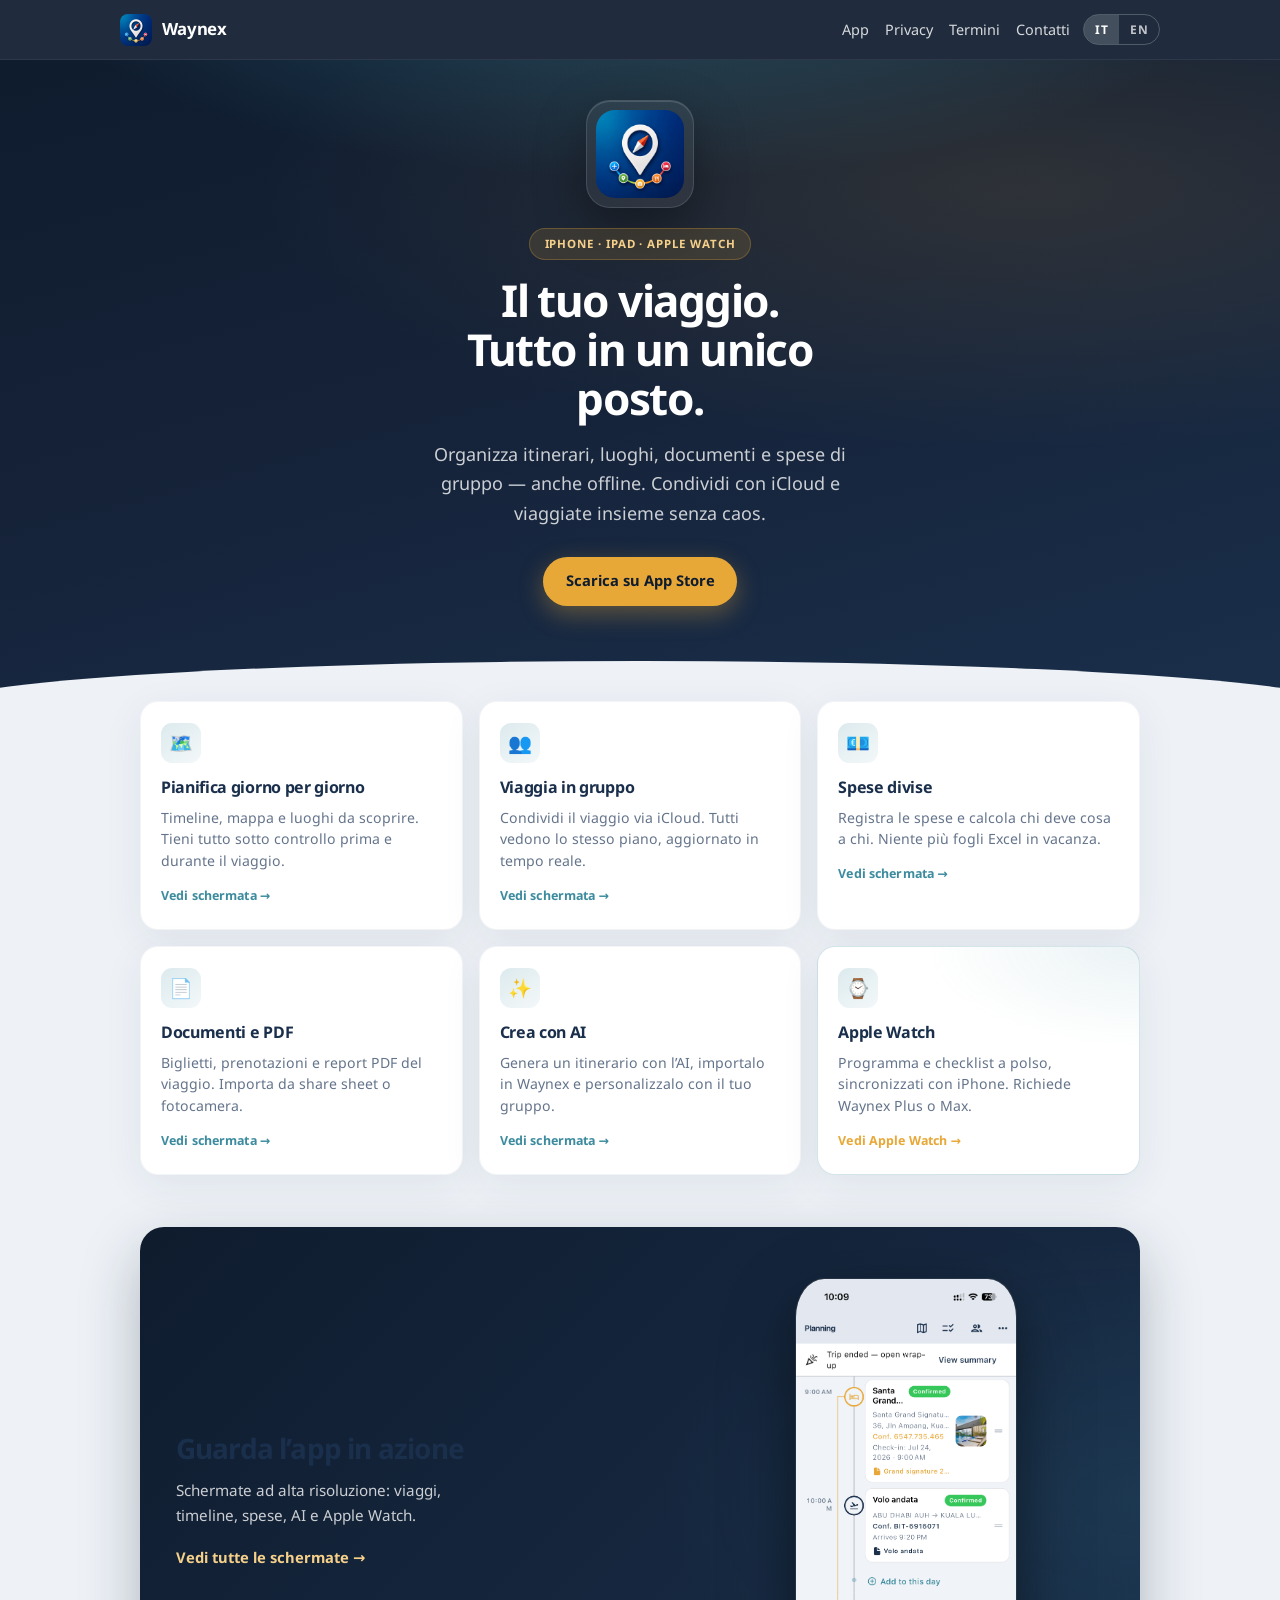
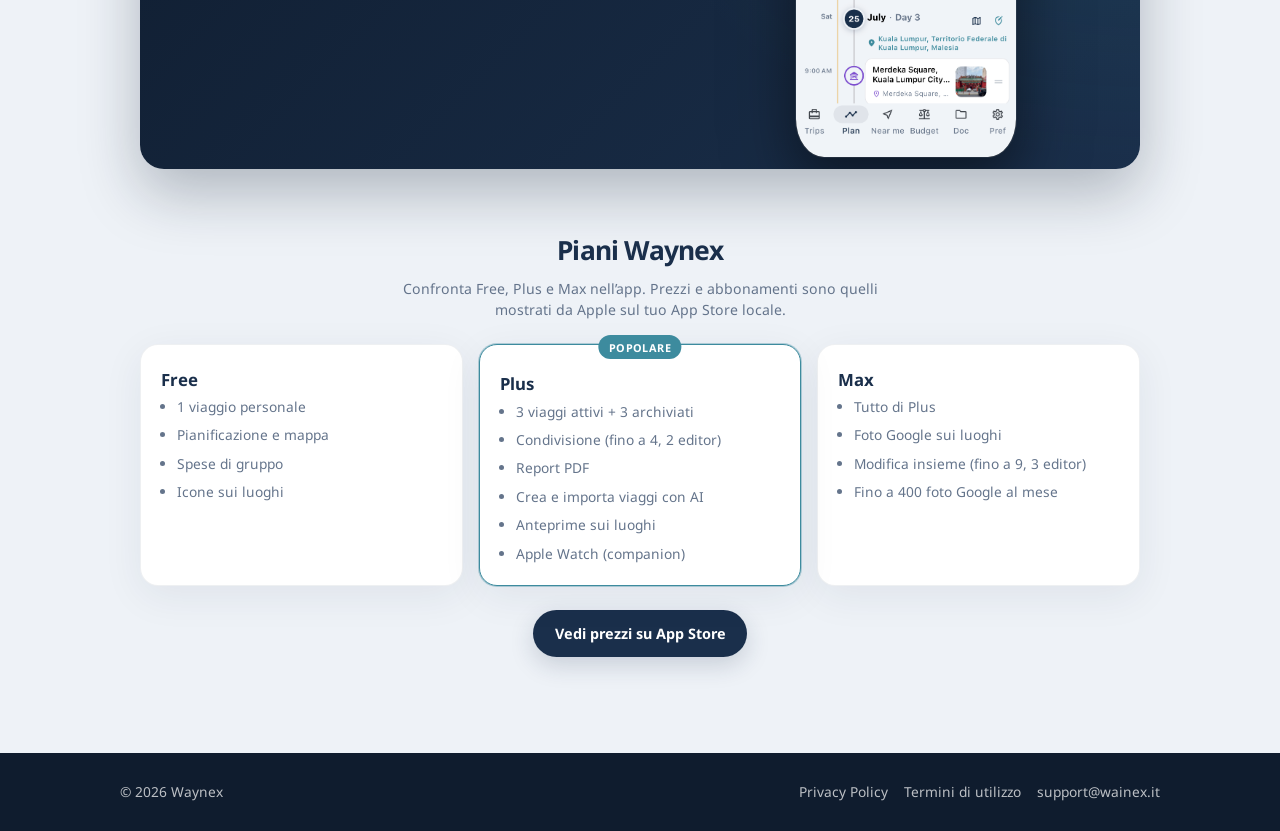
==== index.html @ 7d641415 "Honor /en/ as English even if the browser still has Italian saved. Co-authored-by: Cursor <cursorage" ====
<!DOCTYPE html>
<html lang="it">
<head>
  <meta charset="UTF-8">
  <meta name="viewport" content="width=device-width, initial-scale=1">
  <meta name="description" content="Waynex — il compagno di viaggio per gruppi. Itinerari, luoghi, documenti e spese in un unico posto.">
  <title>Waynex — Il tuo viaggio, tutto in un posto</title>
  <link rel="icon" href="/assets/app-icon.png" type="image/png">
  <link rel="apple-touch-icon" href="/assets/app-icon.png">
  <link rel="preconnect" href="https://fonts.googleapis.com">
  <link rel="preconnect" href="https://fonts.gstatic.com" crossorigin>
  <link href="https://fonts.googleapis.com/css2?family=Noto+Sans:wght@400;600;700&display=swap" rel="stylesheet">
  <link rel="stylesheet" href="/styles.css?v=8">
  <script defer src="/site.js?v=9"></script>
</head>
<body>
  <header class="site-header">
    <div class="header-inner">
      <a class="brand" data-link="home" href="/">
        <span class="brand-mark" aria-hidden="true">
          <img src="/assets/app-icon.png" alt="" width="36" height="36">
        </span>
        Waynex
      </a>
      <div class="header-right">
        <nav class="nav-links" aria-label="Main">
          <a data-link="screenshots" href="/screenshots/" data-i18n="navScreenshots">App</a>
          <a data-link="privacy" href="/privacy/" data-i18n="navPrivacy">Privacy</a>
          <a data-link="terms" href="/terms/" data-i18n="navTerms">Termini</a>
          <a href="mailto:support@wainex.it" data-i18n="navContact">Contatti</a>
        </nav>
        <div class="lang-switch" aria-label="Language">
          <a href="/" data-lang-btn="it" class="active">IT</a>
          <a href="/en/" data-lang-btn="en">EN</a>
        </div>
      </div>
    </div>
  </header>

  <section class="hero">
    <div class="hero-inner">
      <div class="hero-stack">
        <div class="hero-icon-wrap">
          <img class="hero-icon" src="/assets/app-icon.png" alt="Waynex" width="96" height="96">
        </div>
        <span class="hero-badge" data-i18n="heroBadge">iPhone · iPad · Apple Watch</span>
        <h1 data-i18n="heroTitle">Il tuo viaggio.<br>Tutto in un unico posto.</h1>
        <p class="lead" data-i18n="heroLead">Organizza itinerari, luoghi, documenti e spese di gruppo — anche offline. Condividi con iCloud e viaggiate insieme senza caos.</p>
        <a class="hero-cta" href="#" data-app-store rel="noopener noreferrer" data-i18n="heroCta">Scarica su App Store</a>
      </div>
    </div>
    <div class="hero-curve" aria-hidden="true"></div>
  </section>

  <main>
    <div class="features">
      <a class="feature-card feature-card-link" data-link="screenshots" data-shot-hash="plan" href="/screenshots/#plan">
        <div class="feature-icon" aria-hidden="true">🗺️</div>
        <h3 data-i18n="f1Title">Pianifica giorno per giorno</h3>
        <p data-i18n="f1Body">Timeline, mappa e luoghi da scoprire. Tieni tutto sotto controllo prima e durante il viaggio.</p>
        <span class="feature-link-hint" data-i18n="featureSeeScreen">Vedi schermata →</span>
      </a>
      <a class="feature-card feature-card-link" data-link="screenshots" data-shot-hash="sharing" href="/screenshots/#sharing">
        <div class="feature-icon" aria-hidden="true">👥</div>
        <h3 data-i18n="f2Title">Viaggia in gruppo</h3>
        <p data-i18n="f2Body">Condividi il viaggio via iCloud. Tutti vedono lo stesso piano, aggiornato in tempo reale.</p>
        <span class="feature-link-hint" data-i18n="featureSeeScreen">Vedi schermata →</span>
      </a>
      <a class="feature-card feature-card-link" data-link="screenshots" data-shot-hash="budget" href="/screenshots/#budget">
        <div class="feature-icon" aria-hidden="true">💶</div>
        <h3 data-i18n="f3Title">Spese divise</h3>
        <p data-i18n="f3Body">Registra le spese e calcola chi deve cosa a chi. Niente più fogli Excel in vacanza.</p>
        <span class="feature-link-hint" data-i18n="featureSeeScreen">Vedi schermata →</span>
      </a>
      <a class="feature-card feature-card-link" data-link="screenshots" data-shot-hash="documents" href="/screenshots/#documents">
        <div class="feature-icon" aria-hidden="true">📄</div>
        <h3 data-i18n="f4Title">Documenti e PDF</h3>
        <p data-i18n="f4Body">Biglietti, prenotazioni e report PDF del viaggio. Importa da share sheet o fotocamera.</p>
        <span class="feature-link-hint" data-i18n="featureSeeScreen">Vedi schermata →</span>
      </a>
      <a class="feature-card feature-card-link" data-link="screenshots" data-shot-hash="ai" href="/screenshots/#ai">
        <div class="feature-icon" aria-hidden="true">✨</div>
        <h3 data-i18n="f5Title">Crea con AI</h3>
        <p data-i18n="f5Body">Genera un itinerario con l’AI, importalo in Waynex e personalizzalo con il tuo gruppo.</p>
        <span class="feature-link-hint" data-i18n="featureSeeScreen">Vedi schermata →</span>
      </a>
      <a class="feature-card feature-card-link feature-card-link--watch" data-link="screenshots" data-shot-hash="watch" href="/screenshots/#watch">
        <div class="feature-icon" aria-hidden="true">⌚</div>
        <h3 data-i18n="f6Title">Apple Watch</h3>
        <p data-i18n="f6Body">Programma e checklist a polso, sincronizzati con iPhone. Richiede Waynex Plus o Max.</p>
        <span class="feature-link-hint" data-i18n="featureSeeWatch">Vedi Apple Watch →</span>
      </a>
    </div>

    <section class="section section-screenshots-teaser" id="app">
      <div class="teaser-card">
        <div class="teaser-copy">
          <h2 data-i18n="screenshotsTeaserTitle">Guarda l’app in azione</h2>
          <p data-i18n="screenshotsTeaserBody">Schermate ad alta risoluzione: viaggi, timeline, spese, AI e Apple Watch.</p>
          <a class="teaser-link" data-link="screenshots" href="/screenshots/" data-i18n="screenshotsTeaserCta">Vedi tutte le schermate →</a>
        </div>
        <div class="teaser-phone" aria-hidden="true">
          <div class="phone phone--teaser phone--teaser-lg phone--hires">
            <div class="phone-bezel"><div class="phone-screen"><img src="/assets/screenshots/02-plan-1206.png" alt="" width="1206" height="2622" loading="lazy" decoding="async"></div></div>
          </div>
        </div>
      </div>
    </section>

    <section class="section section-plans" id="piani">
      <div class="section-header">
        <h2 data-i18n="plansTitle">Piani Waynex</h2>
        <p class="section-note" data-i18n="plansNote">Confronta Free, Plus e Max nell’app. Prezzi e abbonamenti sono quelli mostrati da Apple sul tuo App Store locale.</p>
      </div>
      <div class="plans">
        <article class="plan-card">
          <h3>Free</h3>
          <ul>
            <li data-i18n="free1">1 viaggio personale</li>
            <li data-i18n="free2">Pianificazione e mappa</li>
            <li data-i18n="free3">Spese di gruppo</li>
            <li data-i18n="free4">Icone sui luoghi</li>
          </ul>
        </article>
        <article class="plan-card highlight">
          <span class="plan-tag" data-i18n="planPopular">Popolare</span>
          <h3>Plus</h3>
          <ul>
            <li data-i18n="plus1">3 viaggi attivi + 3 archiviati</li>
            <li data-i18n="plus2">Condivisione (fino a 4, 2 editor)</li>
            <li data-i18n="plus3">Report PDF</li>
            <li data-i18n="plus4">Crea e importa viaggi con AI</li>
            <li data-i18n="plus5">Anteprime sui luoghi</li>
            <li data-i18n="plus6">Apple Watch (companion)</li>
          </ul>
        </article>
        <article class="plan-card">
          <h3>Max</h3>
          <ul>
            <li data-i18n="max1">Tutto di Plus</li>
            <li data-i18n="max2">Foto Google sui luoghi</li>
            <li data-i18n="max3">Modifica insieme (fino a 9, 3 editor)</li>
            <li data-i18n="max4">Fino a 400 foto Google al mese</li>
          </ul>
        </article>
      </div>
      <p class="plans-cta-wrap">
        <a class="plans-cta" href="#" data-app-store rel="noopener noreferrer" data-i18n="plansCta">Vedi prezzi su App Store</a>
      </p>
    </section>
  </main>

  <footer class="site-footer">
    <div class="footer-inner">
      <span>© 2026 Waynex</span>
      <nav class="footer-links" aria-label="Legal">
        <a data-link="privacy" href="/privacy/" data-i18n="footerPrivacy">Privacy Policy</a>
        <a data-link="terms" href="/terms/" data-i18n="footerTerms">Termini di utilizzo</a>
        <a href="mailto:support@wainex.it">support@wainex.it</a>
      </nav>
    </div>
  </footer>
</body>
</html>
---- styles.css ----
:root {
  --deep-blue: #1a2f4b;
  --deep-blue-dark: #0f1c2e;
  --sea: #3d8b9e;
  --sea-light: #5aa8ba;
  --warm: #e8a838;
  --warm-soft: #f5d08a;
  --surface: #eef2f7;
  --card: #ffffff;
  --text: #1a2f4b;
  --text-muted: #64748b;
  --radius: 18px;
  --shadow: 0 10px 40px rgba(26, 47, 75, 0.07);
  --max-width: 1040px;
}

*,
*::before,
*::after {
  box-sizing: border-box;
}

html {
  scroll-behavior: smooth;
}

body {
  margin: 0;
  font-family: "Noto Sans", system-ui, -apple-system, sans-serif;
  color: var(--text);
  background: var(--surface);
  line-height: 1.6;
  -webkit-font-smoothing: antialiased;
}

a {
  color: var(--sea);
  text-decoration: none;
}

a:hover {
  color: var(--deep-blue);
  text-decoration: underline;
}

.site-header {
  background: rgba(15, 28, 46, 0.92);
  backdrop-filter: blur(12px);
  -webkit-backdrop-filter: blur(12px);
  color: #fff;
  padding: 0.85rem 1.25rem;
  position: sticky;
  top: 0;
  z-index: 20;
  border-bottom: 1px solid rgba(255, 255, 255, 0.06);
}

.header-inner {
  max-width: var(--max-width);
  margin: 0 auto;
  display: flex;
  align-items: center;
  justify-content: space-between;
  gap: 1rem;
}

.header-right {
  display: flex;
  align-items: center;
  gap: 0.85rem;
}

.brand {
  display: inline-flex;
  align-items: center;
  gap: 0.6rem;
  color: #fff;
  font-weight: 700;
  font-size: 1.05rem;
  letter-spacing: -0.02em;
}

.brand:hover {
  text-decoration: none;
  color: var(--warm-soft);
}

.brand-mark {
  width: 32px;
  height: 32px;
  border-radius: 8px;
  overflow: hidden;
  flex-shrink: 0;
  line-height: 0;
}

.brand-mark img {
  width: 100%;
  height: 100%;
  display: block;
  object-fit: cover;
}

.nav-links {
  display: flex;
  gap: 1rem;
  font-size: 0.9rem;
}

.nav-links a {
  color: rgba(255, 255, 255, 0.82);
}

.nav-links a:hover,
.nav-links a.active {
  color: #fff;
  text-decoration: none;
}

.lang-switch {
  display: inline-flex;
  border: 1px solid rgba(255, 255, 255, 0.22);
  border-radius: 999px;
  overflow: hidden;
  font-size: 0.75rem;
  font-weight: 700;
  letter-spacing: 0.02em;
}

.lang-switch a {
  padding: 0.3rem 0.7rem;
  color: rgba(255, 255, 255, 0.72);
  text-decoration: none;
}

.lang-switch a.active {
  background: rgba(255, 255, 255, 0.16);
  color: #fff;
}

.lang-switch a:hover {
  text-decoration: none;
  color: #fff;
}

.hero {
  position: relative;
  background:
    radial-gradient(ellipse 90% 70% at 50% -20%, rgba(61, 139, 158, 0.45), transparent 55%),
    radial-gradient(ellipse 60% 40% at 80% 20%, rgba(232, 168, 56, 0.12), transparent),
    linear-gradient(165deg, var(--deep-blue-dark) 0%, #152238 45%, var(--deep-blue) 100%);
  color: #fff;
  padding: 2.5rem 1.25rem 0;
  overflow: hidden;
}

.hero-inner {
  max-width: 640px;
  margin: 0 auto;
}

.hero-stack {
  display: flex;
  flex-direction: column;
  align-items: center;
  text-align: center;
  padding-bottom: 3.5rem;
}

.hero-icon-wrap {
  display: flex;
  align-items: center;
  justify-content: center;
  width: 108px;
  height: 108px;
  margin: 0 auto 1.25rem;
  border-radius: 24px;
  background: rgba(255, 255, 255, 0.06);
  border: 1px solid rgba(255, 255, 255, 0.12);
  box-shadow:
    0 20px 50px rgba(0, 0, 0, 0.35),
    inset 0 1px 0 rgba(255, 255, 255, 0.15);
}

.hero-icon {
  width: 88px;
  height: 88px;
  border-radius: 19px;
  display: block;
  object-fit: cover;
  object-position: center center;
}

.hero-badge {
  display: inline-block;
  padding: 0.35rem 0.9rem;
  border-radius: 999px;
  background: rgba(232, 168, 56, 0.14);
  color: var(--warm-soft);
  font-size: 0.72rem;
  font-weight: 700;
  letter-spacing: 0.08em;
  text-transform: uppercase;
  margin-bottom: 1rem;
  border: 1px solid rgba(232, 168, 56, 0.28);
}

.hero h1 {
  font-size: clamp(1.85rem, 5vw, 2.75rem);
  font-weight: 700;
  line-height: 1.12;
  margin: 0 0 1rem;
  letter-spacing: -0.035em;
  text-wrap: balance;
  max-width: 18ch;
}

.hero p.lead {
  font-size: clamp(1rem, 2.2vw, 1.125rem);
  color: rgba(255, 255, 255, 0.78);
  margin: 0 0 1.75rem;
  max-width: 42ch;
  line-height: 1.65;
}

.hero-cta {
  display: inline-flex;
  align-items: center;
  justify-content: center;
  padding: 0.8rem 1.4rem;
  border-radius: 999px;
  background: var(--warm);
  color: var(--deep-blue-dark);
  font-weight: 700;
  font-size: 0.92rem;
  box-shadow: 0 8px 24px rgba(232, 168, 56, 0.35);
  transition: transform 0.15s ease, box-shadow 0.15s ease;
}

.hero-cta:hover {
  transform: translateY(-1px);
  box-shadow: 0 12px 28px rgba(232, 168, 56, 0.42);
  text-decoration: none;
  color: var(--deep-blue-dark);
}

.hero-curve {
  display: block;
  height: 48px;
  margin-top: -1px;
  background: var(--surface);
  border-radius: 50% 50% 0 0 / 100% 100% 0 0;
  transform: scaleX(1.15);
}

main {
  max-width: var(--max-width);
  margin: 0 auto;
  padding: 0 1.25rem 4rem;
}

.features {
  display: grid;
  grid-template-columns: repeat(3, minmax(0, 1fr));
  gap: 1rem;
  margin-top: -0.5rem;
  position: relative;
  z-index: 2;
}

.feature-card {
  background: var(--card);
  border-radius: var(--radius);
  padding: 1.35rem 1.25rem;
  box-shadow: var(--shadow);
  border: 1px solid rgba(26, 47, 75, 0.05);
  transition: transform 0.15s ease, box-shadow 0.15s ease;
}

.feature-card-link {
  display: block;
  color: inherit;
  text-decoration: none;
}

.feature-card-link:hover {
  transform: translateY(-3px);
  box-shadow: 0 16px 48px rgba(26, 47, 75, 0.12);
  text-decoration: none;
  color: inherit;
}

.feature-card-link--watch {
  border-color: rgba(61, 139, 158, 0.22);
  background:
    radial-gradient(ellipse 120% 80% at 100% 0%, rgba(61, 139, 158, 0.1), transparent 55%),
    var(--card);
}

.feature-link-hint {
  display: inline-block;
  margin-top: 0.85rem;
  font-size: 0.78rem;
  font-weight: 700;
  color: var(--sea);
  letter-spacing: 0.01em;
}

.feature-card-link--watch .feature-link-hint {
  color: var(--warm);
}

.feature-icon {
  width: 40px;
  height: 40px;
  border-radius: 11px;
  background: linear-gradient(145deg, rgba(61, 139, 158, 0.18), rgba(61, 139, 158, 0.06));
  display: grid;
  place-items: center;
  font-size: 1.2rem;
  margin-bottom: 0.75rem;
}

.feature-card h3 {
  margin: 0 0 0.35rem;
  font-size: 1rem;
  font-weight: 700;
  color: var(--deep-blue);
  letter-spacing: -0.02em;
}

.feature-card p {
  margin: 0;
  font-size: 0.88rem;
  color: var(--text-muted);
  line-height: 1.55;
}

.section {
  margin-top: 3.75rem;
}

.section-header {
  text-align: center;
  max-width: 520px;
  margin: 0 auto 1.5rem;
}

.section h2 {
  font-size: 1.65rem;
  color: var(--deep-blue);
  margin: 0 0 0.4rem;
  letter-spacing: -0.03em;
}

.section-note {
  color: var(--text-muted);
  font-size: 0.88rem;
  margin: 0;
  line-height: 1.5;
}

.plans {
  display: grid;
  grid-template-columns: repeat(3, minmax(0, 1fr));
  gap: 1rem;
  align-items: stretch;
}

.plan-card {
  background: var(--card);
  border-radius: var(--radius);
  padding: 1.35rem 1.25rem 1.25rem;
  border: 1px solid rgba(26, 47, 75, 0.07);
  box-shadow: var(--shadow);
  display: flex;
  flex-direction: column;
}

.plan-card.highlight {
  border-color: var(--sea);
  box-shadow: 0 0 0 1px rgba(61, 139, 158, 0.35), var(--shadow);
  position: relative;
  padding-top: 1.65rem;
}

.plan-tag {
  position: absolute;
  top: -0.6rem;
  left: 50%;
  transform: translateX(-50%);
  background: var(--sea);
  color: #fff;
  font-size: 0.68rem;
  font-weight: 700;
  letter-spacing: 0.04em;
  text-transform: uppercase;
  padding: 0.2rem 0.65rem;
  border-radius: 999px;
  white-space: nowrap;
}

.plan-card.highlight::before {
  content: none;
}

.plan-card h3 {
  margin: 0 0 0.15rem;
  font-size: 1.05rem;
  font-weight: 700;
  color: var(--deep-blue);
}

.plan-price {
  font-size: 1.5rem;
  font-weight: 700;
  color: var(--sea);
  margin: 0 0 0.85rem;
  letter-spacing: -0.02em;
}

.plan-card ul {
  margin: 0;
  padding-left: 1rem;
  font-size: 0.86rem;
  color: var(--text-muted);
  flex: 1;
}

.plan-card li + li {
  margin-top: 0.4rem;
}

.plans-cta-wrap {
  margin: 1.5rem 0 0;
  text-align: center;
}

.plans-cta {
  display: inline-flex;
  align-items: center;
  justify-content: center;
  padding: 0.75rem 1.35rem;
  border-radius: 999px;
  background: var(--deep-blue);
  color: #fff;
  font-weight: 700;
  font-size: 0.9rem;
  box-shadow: 0 8px 24px rgba(26, 47, 75, 0.18);
  transition: transform 0.15s ease, box-shadow 0.15s ease;
}

.plans-cta:hover {
  transform: translateY(-1px);
  box-shadow: 0 12px 28px rgba(26, 47, 75, 0.24);
  text-decoration: none;
  color: #fff;
}

.section-screenshots-teaser {
  margin-top: 3.25rem;
}

.teaser-card {
  display: grid;
  grid-template-columns: 1.1fr 0.9fr;
  gap: 2rem;
  align-items: center;
  background:
    radial-gradient(ellipse 80% 80% at 100% 50%, rgba(61, 139, 158, 0.12), transparent 60%),
    linear-gradient(135deg, var(--deep-blue-dark) 0%, var(--deep-blue) 100%);
  border-radius: calc(var(--radius) + 6px);
  padding: 2rem 2rem 2rem 2.25rem;
  color: #fff;
  overflow: hidden;
  box-shadow: 0 24px 60px rgba(15, 28, 46, 0.28);
}

.teaser-copy h2 {
  margin: 0 0 0.5rem;
  font-size: clamp(1.35rem, 3vw, 1.75rem);
  letter-spacing: -0.03em;
}

.teaser-copy p {
  margin: 0 0 1.1rem;
  color: rgba(255, 255, 255, 0.78);
  font-size: 0.95rem;
  max-width: 36ch;
  line-height: 1.6;
}

.teaser-link {
  display: inline-flex;
  font-weight: 700;
  color: var(--warm-soft);
  font-size: 0.92rem;
}

.teaser-link:hover {
  color: #fff;
  text-decoration: none;
}

.teaser-phone {
  display: flex;
  justify-content: center;
  align-items: flex-end;
  min-height: 200px;
}

/* ── iPhone Pro frame (screenshots already include status bar + Dynamic Island) ── */
.phone {
  --phone-width: 160px;
  --phone-bezel: max(8px, calc(var(--phone-width) * 0.034));
  --phone-outer-r: calc(var(--phone-width) * 0.145 + var(--phone-bezel));
  --phone-inner-r: calc(var(--phone-width) * 0.118);
  position: relative;
  width: var(--phone-width);
  max-width: var(--phone-width);
  flex: 0 0 var(--phone-width);
  filter: drop-shadow(0 22px 44px rgba(0, 0, 0, 0.34));
}

/* Side buttons */
.phone::before,
.phone::after {
  content: "";
  position: absolute;
  z-index: 4;
  border-radius: 2px;
  background: linear-gradient(180deg, #4a4a50 0%, #222226 45%, #151518 100%);
  box-shadow:
    inset 0 1px 0 rgba(255, 255, 255, 0.14),
    0 0 0 0.5px rgba(0, 0, 0, 0.55);
}

.phone::before {
  left: calc(var(--phone-bezel) * -0.55);
  top: 19%;
  width: max(2px, calc(var(--phone-width) * 0.006));
  height: calc(var(--phone-width) * 0.085);
  box-shadow:
    inset 0 1px 0 rgba(255, 255, 255, 0.14),
    0 0 0 0.5px rgba(0, 0, 0, 0.55),
    0 calc(var(--phone-width) * 0.105) 0 0 #2a2a30,
    0 calc(var(--phone-width) * 0.105) 0 0.5px rgba(0, 0, 0, 0.55);
}

.phone::after {
  right: calc(var(--phone-bezel) * -0.55);
  top: 24%;
  width: max(2px, calc(var(--phone-width) * 0.006));
  height: calc(var(--phone-width) * 0.11);
}

.phone--teaser {
  --phone-width: 168px;
  transform: translateY(20px);
}

.phone--teaser-lg {
  --phone-width: 196px;
}

.phone--teaser-lg.phone--hires {
  --phone-width: 220px;
}

.phone--large {
  --phone-width: 220px;
}

.phone--xlarge {
  --phone-width: min(360px, 88vw);
}

/* Native iPhone screenshots at 1206×2622 — no CSS bezel, retina-sharp */
.phone--hires {
  --phone-width: min(360px, 88vw);
  filter: drop-shadow(0 20px 36px rgba(0, 0, 0, 0.24));
}

.phone--hires::before,
.phone--hires::after {
  display: none;
}

.phone--hires .phone-bezel {
  padding: 0;
  background: transparent;
  box-shadow: none;
}

.phone--hires .phone-screen {
  border-radius: clamp(28px, 8%, 42px);
  aspect-ratio: 1206 / 2622;
  box-shadow:
    0 0 0 1px rgba(255, 255, 255, 0.08),
    0 24px 48px rgba(0, 0, 0, 0.28);
}

.phone--hires .phone-screen img {
  object-fit: cover;
  object-position: top center;
}

.shots-fan .phone--hires {
  --phone-width: 168px;
}

.shots-fan .phone--hires.phone--center {
  --phone-width: 200px;
}

.phone-bezel {
  position: relative;
  width: 100%;
  padding: var(--phone-bezel);
  border-radius: var(--phone-outer-r);
  background:
    linear-gradient(165deg, rgba(255, 255, 255, 0.12) 0%, transparent 38%),
    linear-gradient(145deg, #48484f 0%, #1b1b1f 38%, #09090b 72%, #222228 100%);
  box-shadow:
    0 0 0 1px rgba(255, 255, 255, 0.1),
    0 0 0 1.5px rgba(0, 0, 0, 0.65),
    inset 0 1px 0 rgba(255, 255, 255, 0.2),
    inset 0 -1px 0 rgba(0, 0, 0, 0.45);
}

.phone-screen {
  width: 100%;
  border-radius: var(--phone-inner-r);
  overflow: hidden;
  background: #000;
  aspect-ratio: 1206 / 2622;
  line-height: 0;
  box-shadow:
    inset 0 0 0 1px rgba(0, 0, 0, 0.65),
    inset 0 0 0 2px rgba(255, 255, 255, 0.03);
}

.phone-screen img {
  width: 100%;
  height: 100%;
  max-width: 100%;
  display: block;
  object-fit: cover;
  object-position: top center;
}

/* Precomposed iPhone 16 Pro mockups: frame, controls and screen are one
   calibrated image, so no CSS approximation can distort the device. */
.phone--framed {
  --phone-bezel: 0px;
  --phone-outer-r: 0px;
  --phone-inner-r: 0px;
  filter: drop-shadow(0 20px 36px rgba(0, 0, 0, 0.24));
}

.phone--framed::before,
.phone--framed::after {
  display: none;
}

.phone--framed .phone-bezel,
.phone--framed .phone-screen {
  padding: 0;
  border-radius: 0;
  background: transparent;
  box-shadow: none;
}

.phone--framed .phone-screen {
  aspect-ratio: 1206 / 2495;
  overflow: visible;
}

.phone--framed .phone-screen img {
  object-fit: contain;
}

/* ── Screenshots page ── */
.screenshots-page {
  background: var(--surface);
}

.shots-hero {
  background:
    radial-gradient(ellipse 70% 55% at 50% -10%, rgba(61, 139, 158, 0.35), transparent),
    linear-gradient(165deg, var(--deep-blue-dark) 0%, #152238 50%, var(--deep-blue) 100%);
  color: #fff;
  padding: 3rem 1.25rem 0;
  overflow: hidden;
}

.shots-hero-inner {
  max-width: 960px;
  margin: 0 auto;
  text-align: center;
}

.shots-kicker {
  margin: 0 0 0.65rem;
  font-size: 0.72rem;
  font-weight: 700;
  letter-spacing: 0.1em;
  text-transform: uppercase;
  color: var(--warm-soft);
}

.shots-hero h1 {
  margin: 0 0 0.75rem;
  font-size: clamp(1.85rem, 5vw, 2.65rem);
  letter-spacing: -0.035em;
  line-height: 1.1;
}

.shots-lead {
  margin: 0 auto 1.75rem;
  max-width: 46ch;
  color: rgba(255, 255, 255, 0.78);
  font-size: 1.02rem;
  line-height: 1.65;
}

.shots-fan {
  display: flex;
  justify-content: center;
  align-items: flex-end;
  gap: 1rem;
  padding: 0 0.75rem 1.5rem;
  overflow: visible;
}

.shots-fan .phone {
  --phone-width: 150px;
}

.shots-fan .phone--left {
  transform: rotate(-6deg) translateY(12px);
  opacity: 0.88;
}

.shots-fan .phone--center {
  --phone-width: 190px;
  transform: translateY(-6px);
  z-index: 2;
}

.shots-fan .phone--right {
  transform: rotate(6deg) translateY(12px);
  opacity: 0.88;
}

.shots-jump {
  display: flex;
  flex-wrap: wrap;
  justify-content: center;
  gap: 0.45rem 0.55rem;
  margin: 0 0 1.5rem;
  max-width: 640px;
  margin-left: auto;
  margin-right: auto;
}

.shots-jump a {
  display: inline-flex;
  padding: 0.35rem 0.75rem;
  border-radius: 999px;
  background: rgba(255, 255, 255, 0.1);
  border: 1px solid rgba(255, 255, 255, 0.16);
  color: rgba(255, 255, 255, 0.9);
  font-size: 0.78rem;
  font-weight: 700;
  text-decoration: none;
}

.shots-jump a:hover {
  background: rgba(255, 255, 255, 0.16);
  color: #fff;
  text-decoration: none;
}

.shots-main {
  max-width: 1080px;
  margin: 0 auto;
  padding: 2.5rem 1.25rem 3rem;
}

.shot-row {
  display: grid;
  grid-template-columns: minmax(0, 1fr) auto;
  gap: 2.5rem;
  align-items: center;
  padding: 2rem 0;
  scroll-margin-top: 5rem;
}

.shot-row + .shot-row {
  border-top: 1px solid rgba(26, 47, 75, 0.08);
}

.watch-showcase {
  display: grid;
  grid-template-columns: minmax(0, 0.95fr) minmax(280px, 1.05fr);
  gap: 2rem;
  align-items: center;
  margin-top: 2rem;
  padding: 2rem;
  border-radius: calc(var(--radius) + 8px);
  background:
    radial-gradient(ellipse 90% 70% at 0% 0%, rgba(232, 168, 56, 0.12), transparent 55%),
    radial-gradient(ellipse 80% 60% at 100% 100%, rgba(61, 139, 158, 0.14), transparent 60%),
    linear-gradient(145deg, #0f1c2e 0%, #1a2f4b 100%);
  color: #fff;
  scroll-margin-top: 5rem;
}

.watch-showcase-copy h2 {
  margin: 0 0 0.75rem;
  font-size: clamp(1.45rem, 3.2vw, 2rem);
  letter-spacing: -0.03em;
  line-height: 1.15;
}

.watch-showcase-copy p {
  margin: 0 0 1rem;
  color: rgba(255, 255, 255, 0.78);
  line-height: 1.65;
  max-width: 42ch;
}

.watch-showcase .shot-num {
  color: var(--warm-soft);
}

.watch-points {
  margin: 0;
  padding-left: 1.1rem;
  color: rgba(255, 255, 255, 0.82);
  font-size: 0.92rem;
  line-height: 1.55;
}

.watch-points li + li {
  margin-top: 0.45rem;
}

.watch-showcase-visual {
  margin: 0;
  text-align: center;
}

.watch-showcase-visual img {
  width: min(100%, 420px);
  height: auto;
  display: block;
  margin: 0 auto;
  filter: drop-shadow(0 28px 48px rgba(0, 0, 0, 0.35));
}

.watch-showcase-visual figcaption {
  margin-top: 0.85rem;
  font-size: 0.82rem;
  font-weight: 600;
  color: rgba(255, 255, 255, 0.62);
}

.shot-row--reverse .shot-copy {
  order: 2;
}

.shot-row--reverse .shot-device {
  order: 1;
}

.shot-num {
  display: inline-block;
  margin-bottom: 0.65rem;
  font-size: 0.72rem;
  font-weight: 700;
  letter-spacing: 0.08em;
  color: var(--sea);
}

.shot-copy h2 {
  margin: 0 0 0.65rem;
  font-size: clamp(1.35rem, 3vw, 1.85rem);
  color: var(--deep-blue);
  letter-spacing: -0.03em;
  line-height: 1.15;
}

.shot-copy p {
  margin: 0;
  color: var(--text-muted);
  font-size: 0.96rem;
  line-height: 1.65;
  max-width: 38ch;
}

.shot-device {
  margin: 0;
  display: flex;
  flex-direction: column;
  align-items: center;
  gap: 0.85rem;
  padding: 0 0.35rem;
  overflow: visible;
}

.shot-device figcaption {
  font-size: 0.82rem;
  font-weight: 600;
  color: var(--text-muted);
  letter-spacing: 0.02em;
}

.shots-cta {
  margin-top: 2rem;
  padding: 2.25rem 1.5rem;
  text-align: center;
  background: var(--card);
  border-radius: calc(var(--radius) + 4px);
  border: 1px solid rgba(26, 47, 75, 0.07);
  box-shadow: var(--shadow);
}

.shots-cta h2 {
  margin: 0 0 0.4rem;
  font-size: 1.45rem;
  color: var(--deep-blue);
  letter-spacing: -0.03em;
}

.shots-cta p {
  margin: 0 0 1.25rem;
  color: var(--text-muted);
  font-size: 0.92rem;
}

.legal-page {
  max-width: 680px;
  margin: 0 auto;
  padding: 2rem 1.25rem 4rem;
}

.legal-page h1 {
  font-size: 1.75rem;
  color: var(--deep-blue);
  margin: 0 0 0.35rem;
  letter-spacing: -0.02em;
}

.legal-meta {
  color: var(--text-muted);
  font-size: 0.86rem;
  margin-bottom: 1.75rem;
}

.legal-page h2 {
  font-size: 1.1rem;
  color: var(--deep-blue);
  margin: 1.75rem 0 0.5rem;
}

.legal-page p,
.legal-page li {
  font-size: 0.94rem;
  color: #334155;
}

.legal-page ul {
  padding-left: 1.2rem;
}

.contact-box {
  margin-top: 2rem;
  padding: 1.15rem 1.25rem;
  background: var(--card);
  border-radius: var(--radius);
  border: 1px solid rgba(26, 47, 75, 0.07);
}

.site-footer {
  background: var(--deep-blue-dark);
  color: rgba(255, 255, 255, 0.72);
  padding: 1.75rem 1.25rem;
  margin-top: 2rem;
  font-size: 0.86rem;
}

.footer-inner {
  max-width: var(--max-width);
  margin: 0 auto;
  display: flex;
  flex-wrap: wrap;
  align-items: center;
  justify-content: space-between;
  gap: 0.75rem;
}

.footer-links {
  display: flex;
  flex-wrap: wrap;
  gap: 1rem;
}

.footer-links a {
  color: rgba(255, 255, 255, 0.72);
}

.footer-links a:hover {
  color: var(--warm-soft);
  text-decoration: none;
}

@media (max-width: 900px) {
  .features,
  .plans {
    grid-template-columns: repeat(2, minmax(0, 1fr));
  }

  .teaser-card {
    grid-template-columns: 1fr;
    padding: 1.75rem 1.5rem 0;
    text-align: center;
  }

  .teaser-copy p {
    margin-left: auto;
    margin-right: auto;
  }

  .teaser-phone {
    min-height: 160px;
  }

  .shot-row,
  .shot-row--reverse {
    grid-template-columns: 1fr;
    gap: 1.25rem;
    text-align: center;
  }

  .shot-row--reverse .shot-copy,
  .shot-row--reverse .shot-device {
    order: unset;
  }

  .shot-copy p {
    max-width: none;
    margin: 0 auto;
  }

  .phone--large {
    --phone-width: 200px;
  }

  .phone--xlarge {
    --phone-width: min(320px, 88vw);
  }

  .phone--teaser-lg {
    --phone-width: 170px;
  }

  .watch-showcase {
    grid-template-columns: 1fr;
    text-align: center;
    padding: 1.75rem 1.25rem;
  }

  .watch-showcase-copy p,
  .watch-points {
    margin-left: auto;
    margin-right: auto;
  }

  .watch-points {
    display: inline-block;
    text-align: left;
  }

  .shots-fan .phone {
    --phone-width: 118px;
  }

  .shots-fan .phone--center {
    --phone-width: 150px;
  }
}

@media (max-width: 640px) {
  .nav-links {
    display: none;
  }

  .hero {
    padding-top: 1.75rem;
  }

  .hero-stack {
    padding-bottom: 2.75rem;
  }

  .features,
  .plans {
    grid-template-columns: 1fr;
  }

  .shots-fan .phone--center {
    --phone-width: 138px;
  }

  .phone--teaser,
  .phone--teaser-lg {
    --phone-width: 150px;
  }

  .plan-card.highlight::before {
    content: none;
  }
}

.costi-page .costi-main {
  max-width: 800px;
  margin: 0 auto;
  padding: 2rem 1.25rem 4rem;
}

.costi-page:has(#app[hidden]) .costi-logout {
  display: none;
}

.costi-logout {
  appearance: none;
  border: 1px solid rgba(255, 255, 255, 0.2);
  background: transparent;
  color: #fff;
  font: inherit;
  font-size: 0.9rem;
  padding: 0.35rem 0.75rem;
  border-radius: 999px;
  cursor: pointer;
}

.costi-logout:hover {
  background: rgba(255, 255, 255, 0.08);
  text-decoration: none;
}

.costi-gate {
  background: var(--card);
  border-radius: var(--radius);
  padding: 2rem 1.5rem;
  box-shadow: var(--shadow);
  max-width: 420px;
  margin: 3rem auto 0;
}

.costi-gate h1,
.costi-page h1 {
  margin: 0 0 0.5rem;
  font-size: 1.65rem;
  letter-spacing: -0.03em;
}

.costi-gate form {
  display: grid;
  gap: 0.5rem;
  margin-top: 1.25rem;
}

.costi-gate label,
.costi-grid label {
  display: grid;
  gap: 0.35rem;
  font-weight: 600;
  font-size: 0.92rem;
}

.costi-grid label span,
.costi-lead,
.costi-caption {
  font-weight: 400;
  color: var(--text-muted);
  font-size: 0.88rem;
}

.costi-gate input,
.costi-grid select {
  font: inherit;
  padding: 0.65rem 0.75rem;
  border-radius: 12px;
  border: 1px solid #d5dee8;
  background: #fff;
}

.costi-gate button {
  margin-top: 0.5rem;
  font: inherit;
  font-weight: 600;
  border: 0;
  border-radius: 999px;
  padding: 0.75rem 1rem;
  background: var(--deep-blue);
  color: #fff;
  cursor: pointer;
}

.costi-error {
  color: #b42318;
  margin: 0;
  font-size: 0.9rem;
}

.costi-lead {
  margin: 0 0 1.75rem;
  font-size: 1rem;
  color: var(--text-muted);
}

.costi-page h2 {
  margin: 2rem 0 0.85rem;
  font-size: 1.15rem;
}

.costi-grid {
  display: grid;
  grid-template-columns: 1fr 1fr;
  gap: 1.1rem 1rem;
}

.costi-check {
  display: flex;
  gap: 0.55rem;
  align-items: flex-start;
  margin: 1.1rem 0 0;
  font-size: 0.95rem;
}

.costi-verdict {
  border-radius: var(--radius);
  padding: 1rem 1.1rem;
  margin-bottom: 1rem;
}

.costi-verdict.ok {
  background: #e8f6ee;
  color: #146c3a;
}

.costi-verdict.bad {
  background: #fdecea;
  color: #b42318;
}

.costi-verdict p {
  margin: 0.4rem 0 0;
  color: inherit;
}

.costi-stats {
  display: grid;
  grid-template-columns: 1fr 1fr 1fr;
  gap: 0.75rem;
  margin-bottom: 1rem;
}

.costi-stats > div {
  background: var(--card);
  border-radius: 14px;
  padding: 0.9rem;
  box-shadow: var(--shadow);
}

.costi-stat-value {
  font-weight: 700;
  font-size: 1.2rem;
}

.costi-stat-value.ok {
  color: #146c3a;
}

.costi-stat-value.bad {
  color: #b42318;
}

.costi-stat-label {
  color: var(--text-muted);
  font-size: 0.82rem;
}

.costi-table-wrap {
  overflow-x: auto;
}

.costi-table {
  width: 100%;
  border-collapse: collapse;
  background: var(--card);
  border-radius: 14px;
  overflow: hidden;
  font-size: 0.92rem;
}

.costi-table th,
.costi-table td {
  text-align: right;
  padding: 0.65rem 0.8rem;
  border-bottom: 1px solid #eef2f7;
}

.costi-table th:first-child,
.costi-table td:first-child {
  text-align: left;
}

.costi-note {
  background: var(--card);
  border-radius: 14px;
  padding: 1rem 1.1rem;
  margin-top: 1rem;
  box-shadow: var(--shadow);
}

.costi-note p {
  margin: 0.4rem 0 0;
  color: var(--text-muted);
}

.costi-chart {
  width: 100%;
  height: auto;
  background: var(--card);
  border-radius: 14px;
  display: block;
}

.costi-chart .line {
  fill: none;
  stroke: var(--sea);
  stroke-width: 2.5;
}

.costi-chart .fill {
  fill: rgba(61, 139, 158, 0.16);
}

.costi-chart .zero {
  fill: none;
  stroke: #d5dee8;
}

.costi-chart circle {
  fill: var(--sea);
}

.costi-chart text {
  fill: var(--text-muted);
  font-size: 12px;
}

@media (max-width: 700px) {
  .costi-grid,
  .costi-stats {
    grid-template-columns: 1fr;
  }
}

@media (prefers-reduced-motion: reduce) {
  html {
    scroll-behavior: auto;
  }

  .feature-card,
  .feature-card-link,
  .hero-cta {
    transition: none;
  }
}
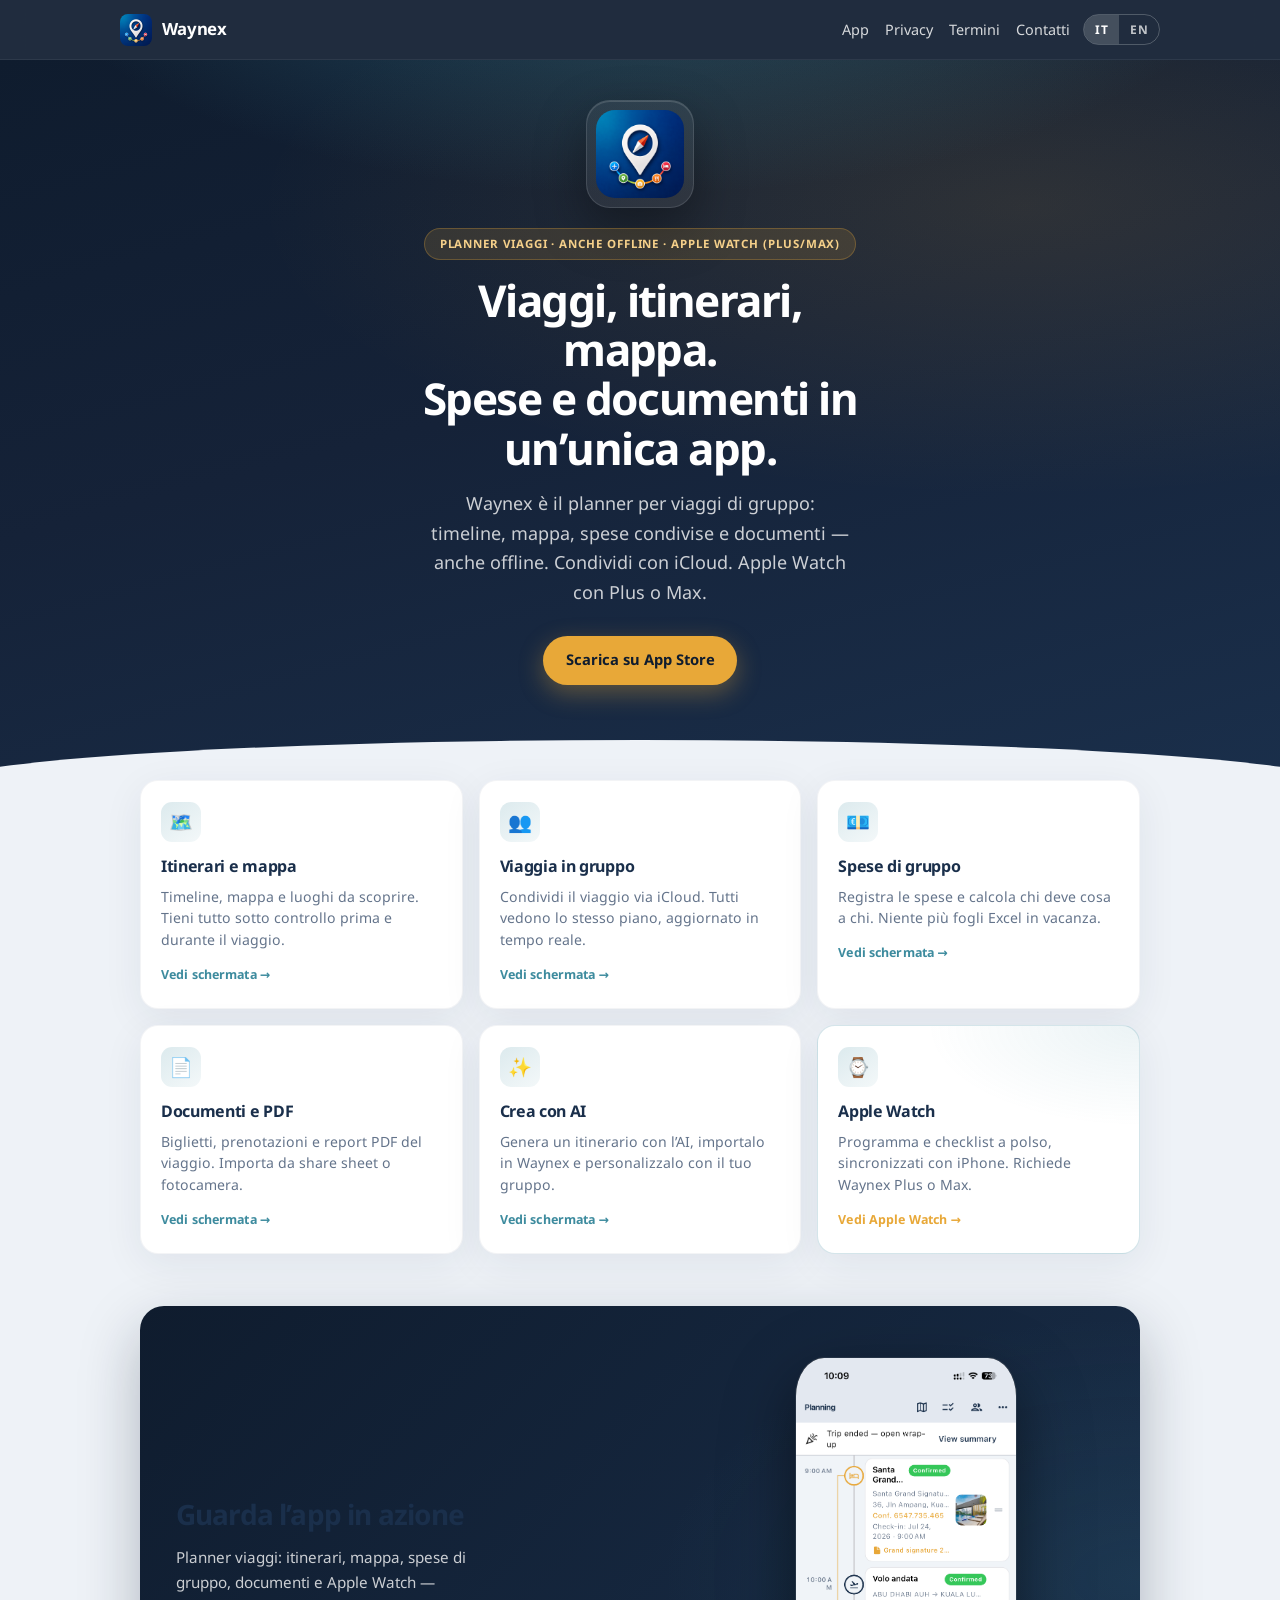
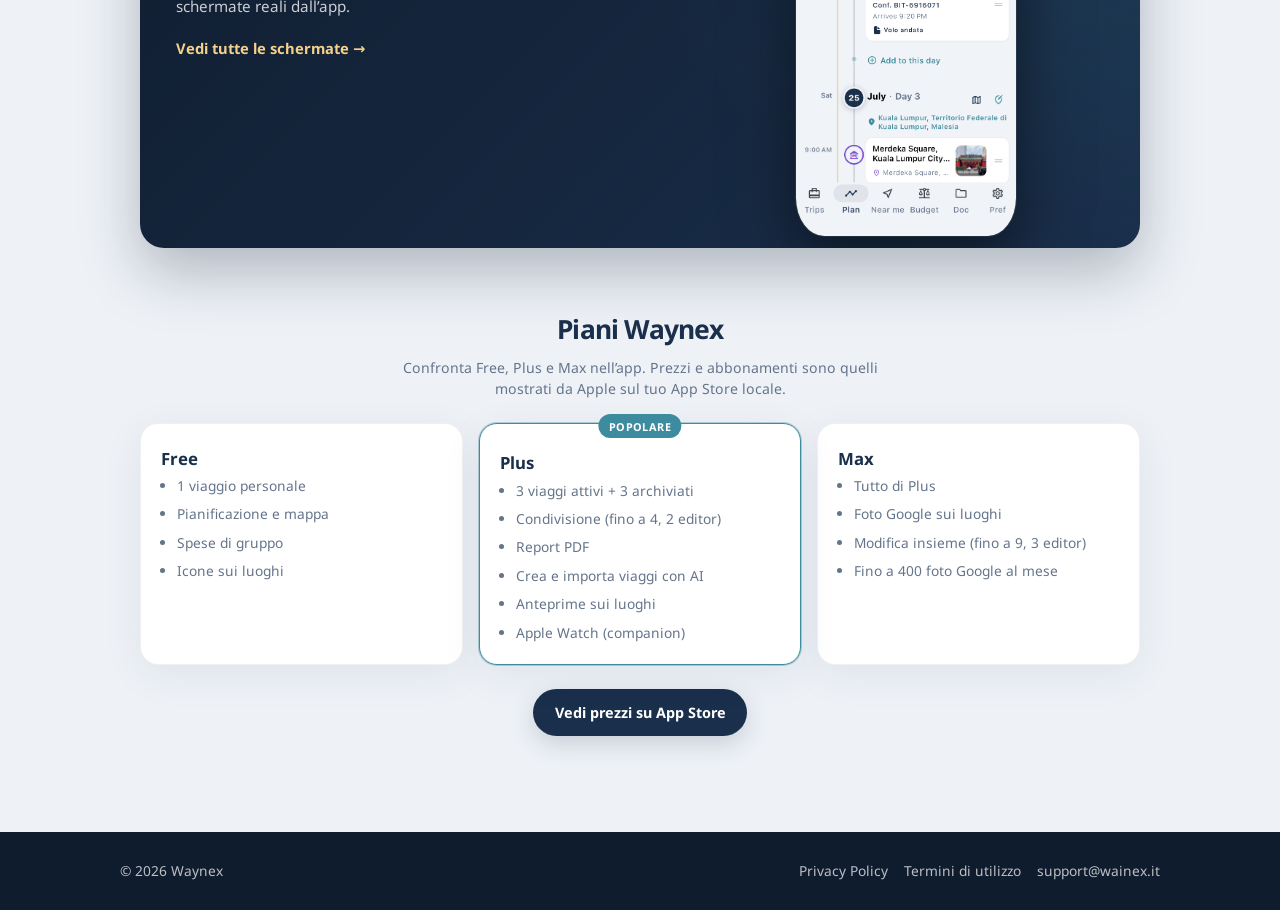
==== commit a49e09c1: "Strengthen SEO copy around trip planner, itineraries, map, and group expenses. Co-authored-by: Curso" ====
--- a/index.html
+++ b/index.html
@@ -3,15 +3,16 @@
 <head>
   <meta charset="UTF-8">
   <meta name="viewport" content="width=device-width, initial-scale=1">
-  <meta name="description" content="Waynex — il compagno di viaggio per gruppi. Itinerari, luoghi, documenti e spese in un unico posto.">
-  <title>Waynex — Il tuo viaggio, tutto in un posto</title>
+  <meta name="description" content="Planner viaggi di gruppo: itinerari, mappa, spese di gruppo e documenti in un’unica app — anche offline. Apple Watch con Plus o Max.">
+  <meta name="apple-itunes-app" content="app-id=6789250800">
+  <title>Waynex — Planner viaggi: itinerari, mappa, spese e documenti</title>
   <link rel="icon" href="/assets/app-icon.png" type="image/png">
   <link rel="apple-touch-icon" href="/assets/app-icon.png">
   <link rel="preconnect" href="https://fonts.googleapis.com">
   <link rel="preconnect" href="https://fonts.gstatic.com" crossorigin>
   <link href="https://fonts.googleapis.com/css2?family=Noto+Sans:wght@400;600;700&display=swap" rel="stylesheet">
   <link rel="stylesheet" href="/styles.css?v=8">
-  <script defer src="/site.js?v=9"></script>
+  <script defer src="/site.js?v=11"></script>
 </head>
 <body>
   <header class="site-header">
@@ -43,9 +44,9 @@
         <div class="hero-icon-wrap">
           <img class="hero-icon" src="/assets/app-icon.png" alt="Waynex" width="96" height="96">
         </div>
-        <span class="hero-badge" data-i18n="heroBadge">iPhone · iPad · Apple Watch</span>
-        <h1 data-i18n="heroTitle">Il tuo viaggio.<br>Tutto in un unico posto.</h1>
-        <p class="lead" data-i18n="heroLead">Organizza itinerari, luoghi, documenti e spese di gruppo — anche offline. Condividi con iCloud e viaggiate insieme senza caos.</p>
+        <span class="hero-badge" data-i18n="heroBadge">Planner viaggi · anche offline · Apple Watch (Plus/Max)</span>
+        <h1 data-i18n="heroTitle">Viaggi, itinerari, mappa.<br>Spese e documenti in un’unica app.</h1>
+        <p class="lead" data-i18n="heroLead">Waynex è il planner per viaggi di gruppo: timeline, mappa, spese condivise e documenti — anche offline. Condividi con iCloud. Apple Watch con Plus o Max.</p>
         <a class="hero-cta" href="#" data-app-store rel="noopener noreferrer" data-i18n="heroCta">Scarica su App Store</a>
       </div>
     </div>
@@ -56,7 +57,7 @@
     <div class="features">
       <a class="feature-card feature-card-link" data-link="screenshots" data-shot-hash="plan" href="/screenshots/#plan">
         <div class="feature-icon" aria-hidden="true">🗺️</div>
-        <h3 data-i18n="f1Title">Pianifica giorno per giorno</h3>
+        <h3 data-i18n="f1Title">Itinerari e mappa</h3>
         <p data-i18n="f1Body">Timeline, mappa e luoghi da scoprire. Tieni tutto sotto controllo prima e durante il viaggio.</p>
         <span class="feature-link-hint" data-i18n="featureSeeScreen">Vedi schermata →</span>
       </a>
@@ -68,7 +69,7 @@
       </a>
       <a class="feature-card feature-card-link" data-link="screenshots" data-shot-hash="budget" href="/screenshots/#budget">
         <div class="feature-icon" aria-hidden="true">💶</div>
-        <h3 data-i18n="f3Title">Spese divise</h3>
+        <h3 data-i18n="f3Title">Spese di gruppo</h3>
         <p data-i18n="f3Body">Registra le spese e calcola chi deve cosa a chi. Niente più fogli Excel in vacanza.</p>
         <span class="feature-link-hint" data-i18n="featureSeeScreen">Vedi schermata →</span>
       </a>
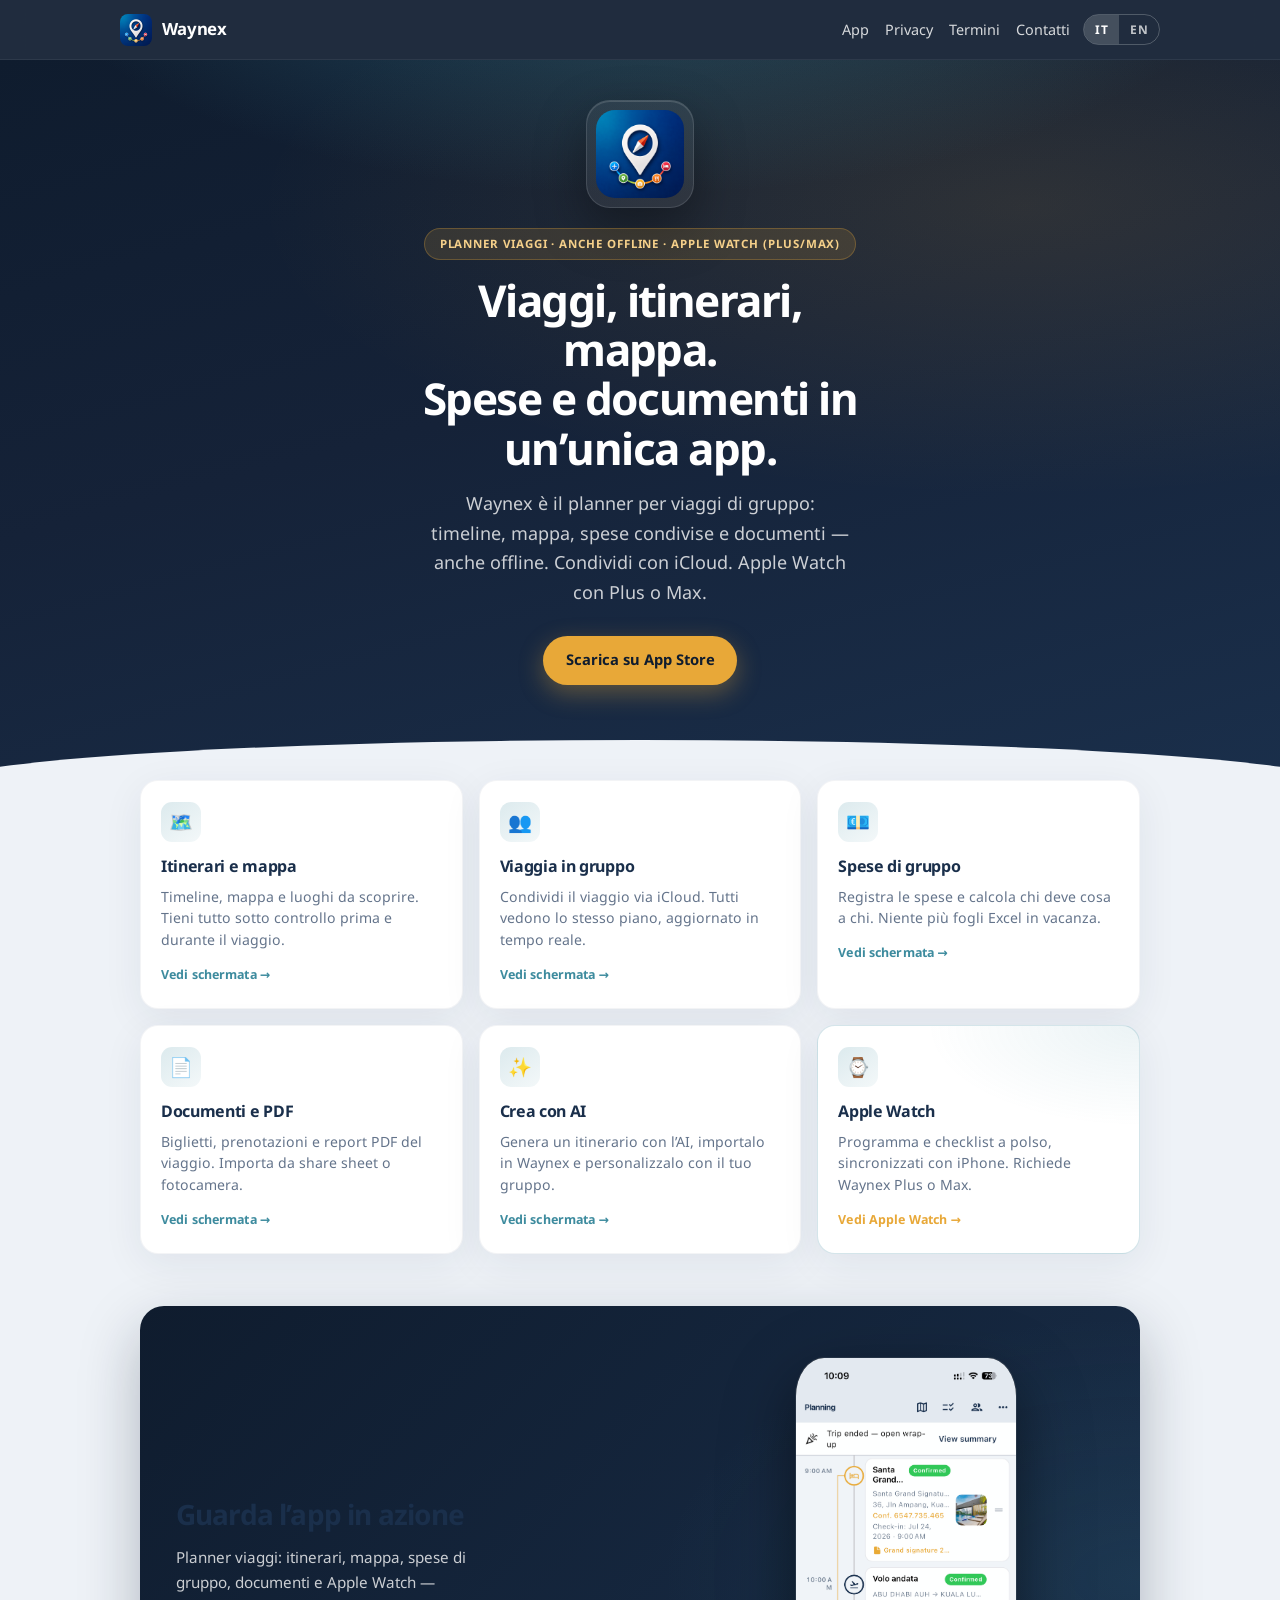
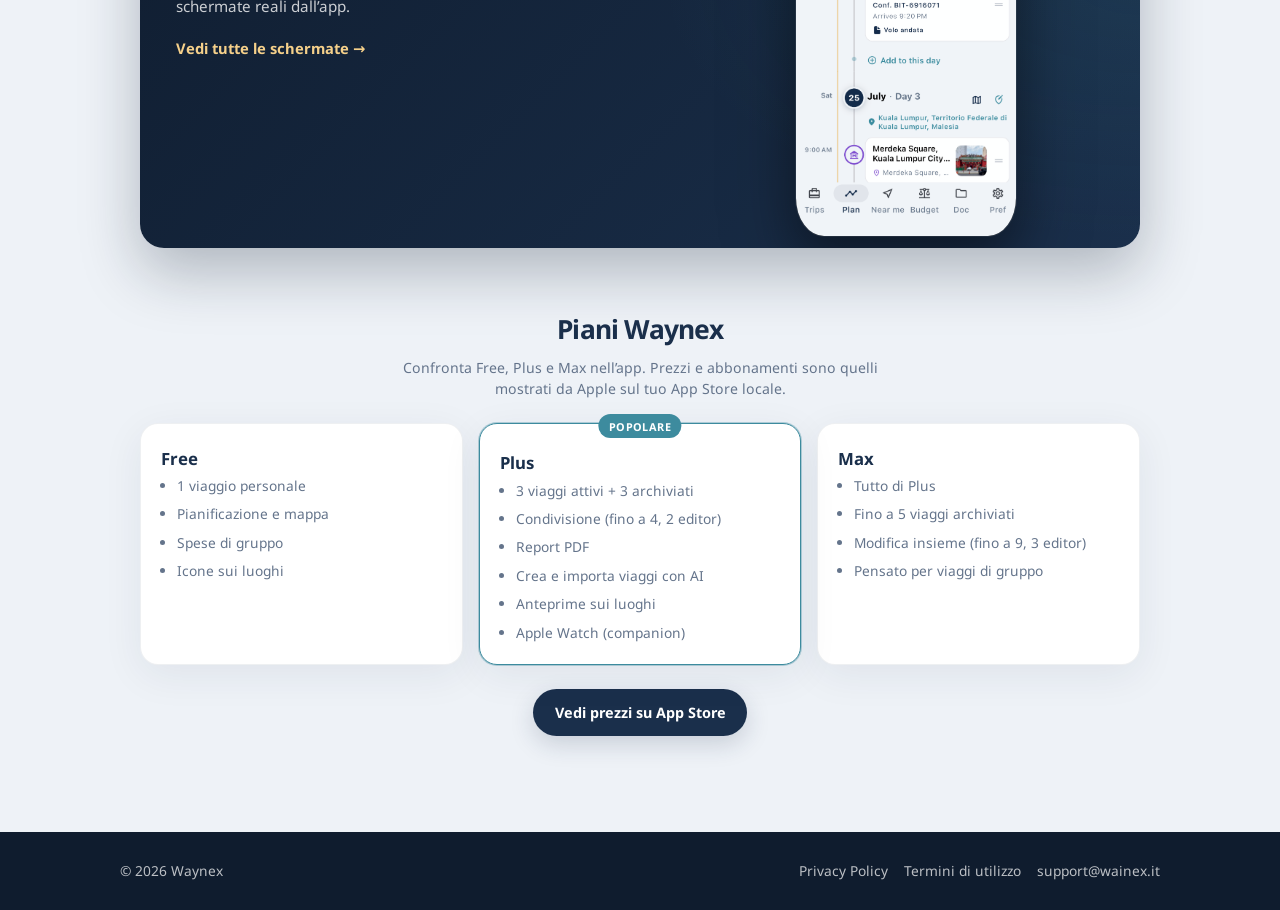
==== commit 74704cea: "Update site and privacy to drop Google Maps/Places claims. Max is group collaboration, not Google ph" ====
--- a/index.html
+++ b/index.html
@@ -11,8 +11,8 @@
   <link rel="preconnect" href="https://fonts.googleapis.com">
   <link rel="preconnect" href="https://fonts.gstatic.com" crossorigin>
   <link href="https://fonts.googleapis.com/css2?family=Noto+Sans:wght@400;600;700&display=swap" rel="stylesheet">
-  <link rel="stylesheet" href="/styles.css?v=8">
-  <script defer src="/site.js?v=11"></script>
+  <link rel="stylesheet" href="/styles.css?v=9">
+  <script defer src="/site.js?v=13"></script>
 </head>
 <body>
   <header class="site-header">
@@ -139,9 +139,9 @@
           <h3>Max</h3>
           <ul>
             <li data-i18n="max1">Tutto di Plus</li>
-            <li data-i18n="max2">Foto Google sui luoghi</li>
+            <li data-i18n="max2">Fino a 5 viaggi archiviati</li>
             <li data-i18n="max3">Modifica insieme (fino a 9, 3 editor)</li>
-            <li data-i18n="max4">Fino a 400 foto Google al mese</li>
+            <li data-i18n="max4">Pensato per viaggi di gruppo</li>
           </ul>
         </article>
       </div>
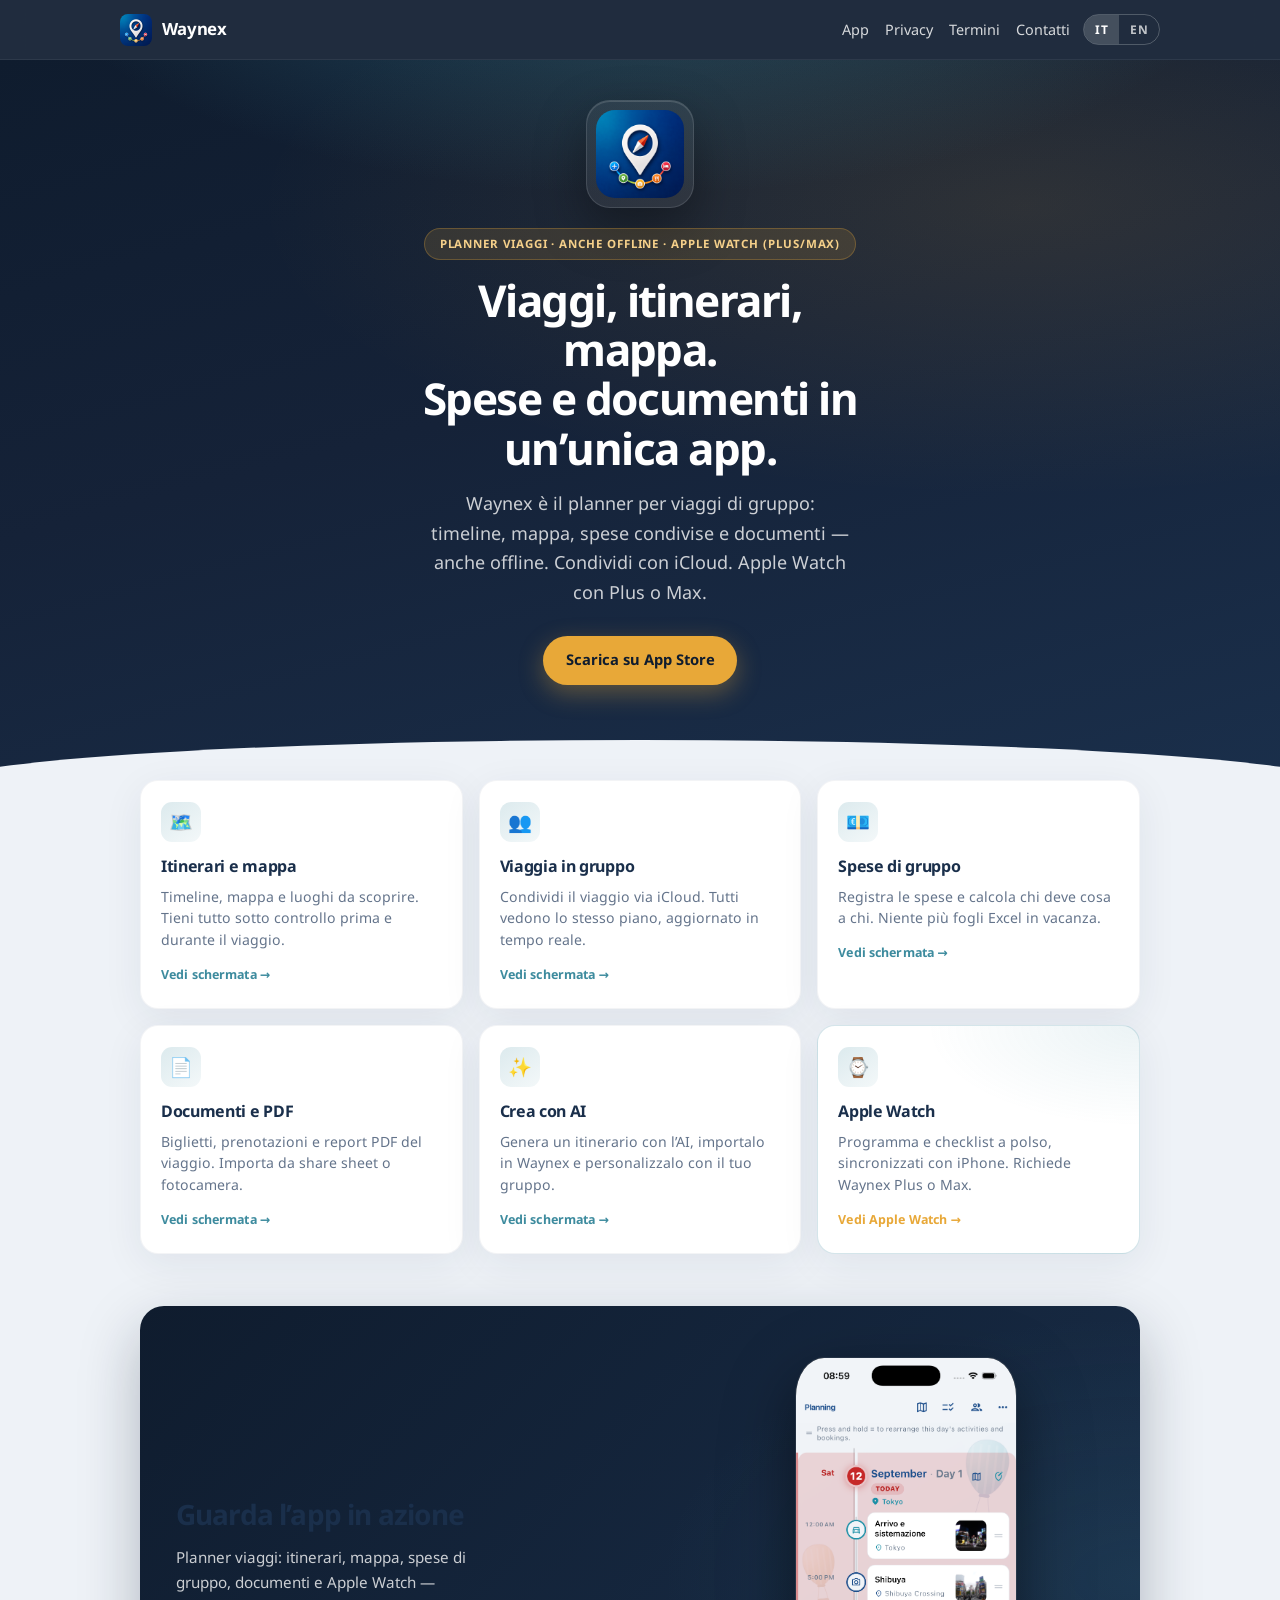
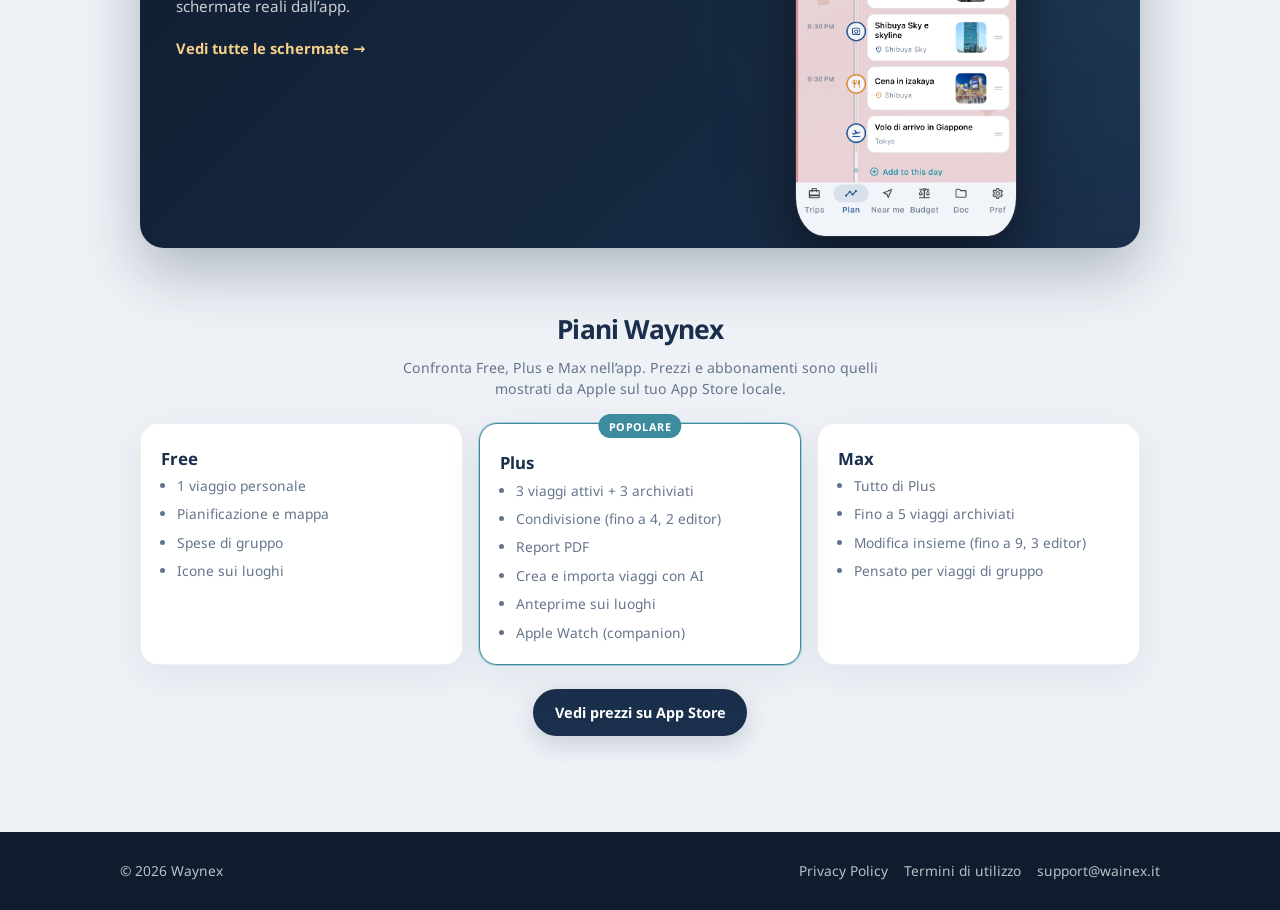
==== commit d9623093: "Refresh marketing screenshots to match the new app atmosphere. Co-authored-by: Cursor <cursoragent@c" ====
--- a/index.html
+++ b/index.html
@@ -5,7 +5,11 @@
   <meta name="viewport" content="width=device-width, initial-scale=1">
   <meta name="description" content="Planner viaggi di gruppo: itinerari, mappa, spese di gruppo e documenti in un’unica app — anche offline. Apple Watch con Plus o Max.">
   <meta name="apple-itunes-app" content="app-id=6789250800">
-  <title>Waynex — Planner viaggi: itinerari, mappa, spese e documenti</title>
+  <title>Waynex — App per pianificare viaggi e itinerari</title>
+  <link rel="canonical" href="https://wainex.it/">
+  <link rel="alternate" hreflang="it" href="https://wainex.it/">
+  <link rel="alternate" hreflang="en" href="https://wainex.it/en/">
+  <link rel="alternate" hreflang="x-default" href="https://wainex.it/">
   <link rel="icon" href="/assets/app-icon.png" type="image/png">
   <link rel="apple-touch-icon" href="/assets/app-icon.png">
   <link rel="preconnect" href="https://fonts.googleapis.com">
@@ -13,6 +17,24 @@
   <link href="https://fonts.googleapis.com/css2?family=Noto+Sans:wght@400;600;700&display=swap" rel="stylesheet">
   <link rel="stylesheet" href="/styles.css?v=9">
   <script defer src="/site.js?v=13"></script>
+  <script type="application/ld+json">
+  {
+    "@context": "https://schema.org",
+    "@type": "SoftwareApplication",
+    "name": "Waynex",
+    "applicationCategory": "TravelApplication",
+    "operatingSystem": "iOS, watchOS",
+    "description": "App per pianificare viaggi di gruppo con itinerari, mappa, spese condivise e documenti, anche offline.",
+    "url": "https://wainex.it/",
+    "image": "https://wainex.it/assets/app-icon.png",
+    "downloadUrl": "https://apps.apple.com/app/id6789250800",
+    "offers": {
+      "@type": "Offer",
+      "price": "0",
+      "priceCurrency": "EUR"
+    }
+  }
+  </script>
 </head>
 <body>
   <header class="site-header">
@@ -45,7 +67,7 @@
           <img class="hero-icon" src="/assets/app-icon.png" alt="Waynex" width="96" height="96">
         </div>
         <span class="hero-badge" data-i18n="heroBadge">Planner viaggi · anche offline · Apple Watch (Plus/Max)</span>
-        <h1 data-i18n="heroTitle">Viaggi, itinerari, mappa.<br>Spese e documenti in un’unica app.</h1>
+        <h1 data-i18n="heroTitle">App per pianificare viaggi.<br>Itinerari, mappa e spese in un unico posto.</h1>
         <p class="lead" data-i18n="heroLead">Waynex è il planner per viaggi di gruppo: timeline, mappa, spese condivise e documenti — anche offline. Condividi con iCloud. Apple Watch con Plus o Max.</p>
         <a class="hero-cta" href="#" data-app-store rel="noopener noreferrer" data-i18n="heroCta">Scarica su App Store</a>
       </div>
@@ -102,7 +124,7 @@
         </div>
         <div class="teaser-phone" aria-hidden="true">
           <div class="phone phone--teaser phone--teaser-lg phone--hires">
-            <div class="phone-bezel"><div class="phone-screen"><img src="/assets/screenshots/02-plan-1206.png" alt="" width="1206" height="2622" loading="lazy" decoding="async"></div></div>
+            <div class="phone-bezel"><div class="phone-screen"><img src="/assets/screenshots/02-plan-1206.png?v=4" alt="" width="1206" height="2622" loading="lazy" decoding="async"></div></div>
           </div>
         </div>
       </div>
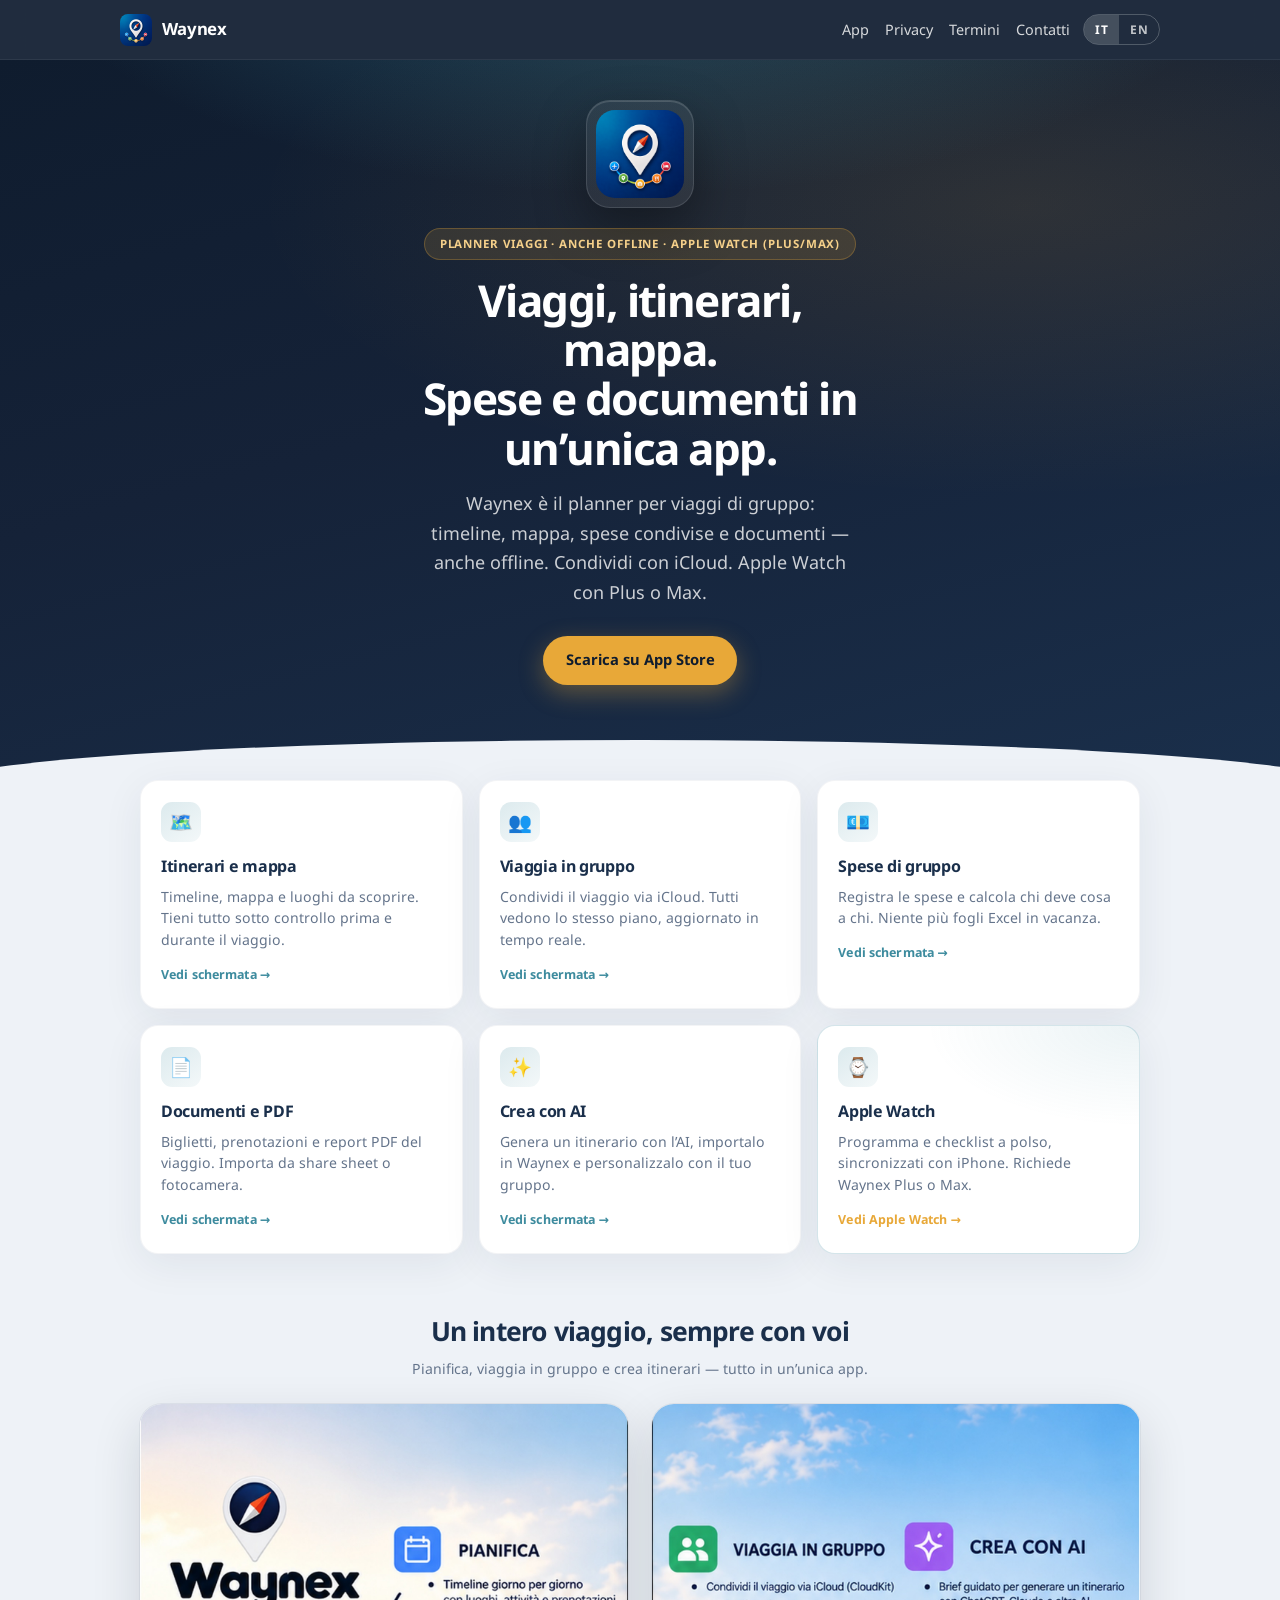
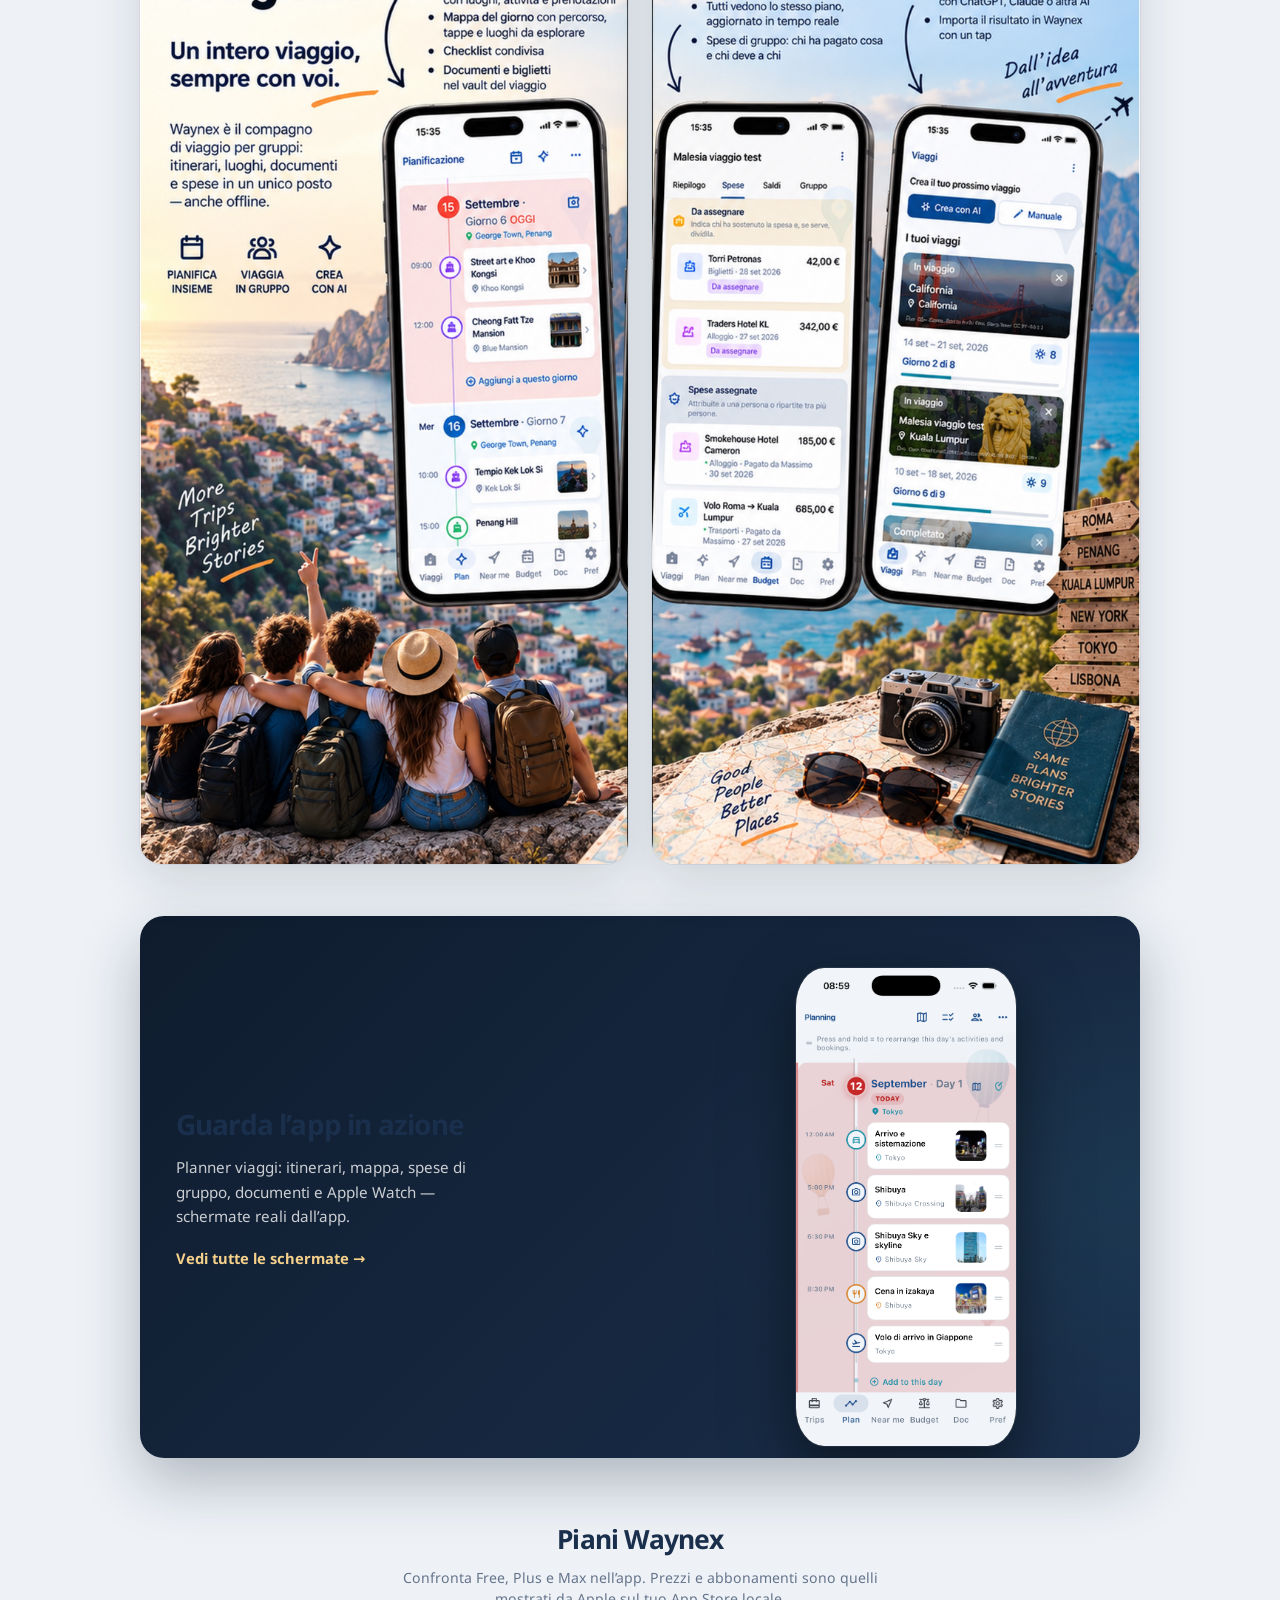
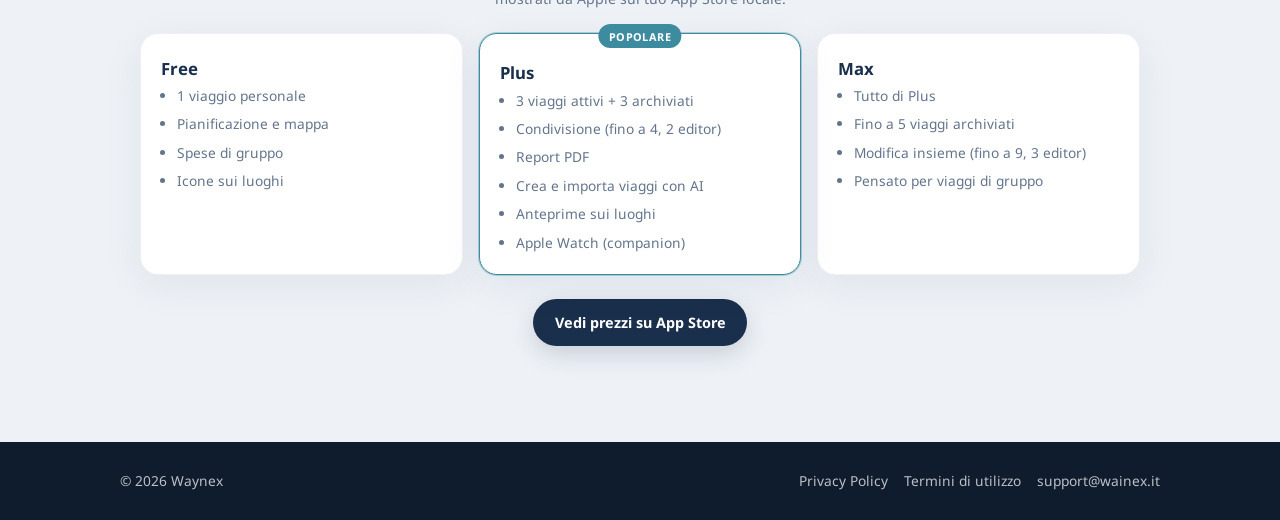
==== commit 48def98b: "Add iPhone infographics to the IT and EN home pages. Co-authored-by: Cursor <cursoragent@cursor.com>" ====
--- a/index.html
+++ b/index.html
@@ -5,36 +5,14 @@
   <meta name="viewport" content="width=device-width, initial-scale=1">
   <meta name="description" content="Planner viaggi di gruppo: itinerari, mappa, spese di gruppo e documenti in un’unica app — anche offline. Apple Watch con Plus o Max.">
   <meta name="apple-itunes-app" content="app-id=6789250800">
-  <title>Waynex — App per pianificare viaggi e itinerari</title>
-  <link rel="canonical" href="https://wainex.it/">
-  <link rel="alternate" hreflang="it" href="https://wainex.it/">
-  <link rel="alternate" hreflang="en" href="https://wainex.it/en/">
-  <link rel="alternate" hreflang="x-default" href="https://wainex.it/">
+  <title>Waynex — Planner viaggi: itinerari, mappa, spese e documenti</title>
   <link rel="icon" href="/assets/app-icon.png" type="image/png">
   <link rel="apple-touch-icon" href="/assets/app-icon.png">
   <link rel="preconnect" href="https://fonts.googleapis.com">
   <link rel="preconnect" href="https://fonts.gstatic.com" crossorigin>
   <link href="https://fonts.googleapis.com/css2?family=Noto+Sans:wght@400;600;700&display=swap" rel="stylesheet">
-  <link rel="stylesheet" href="/styles.css?v=9">
+  <link rel="stylesheet" href="/styles.css?v=10">
   <script defer src="/site.js?v=13"></script>
-  <script type="application/ld+json">
-  {
-    "@context": "https://schema.org",
-    "@type": "SoftwareApplication",
-    "name": "Waynex",
-    "applicationCategory": "TravelApplication",
-    "operatingSystem": "iOS, watchOS",
-    "description": "App per pianificare viaggi di gruppo con itinerari, mappa, spese condivise e documenti, anche offline.",
-    "url": "https://wainex.it/",
-    "image": "https://wainex.it/assets/app-icon.png",
-    "downloadUrl": "https://apps.apple.com/app/id6789250800",
-    "offers": {
-      "@type": "Offer",
-      "price": "0",
-      "priceCurrency": "EUR"
-    }
-  }
-  </script>
 </head>
 <body>
   <header class="site-header">
@@ -67,7 +45,7 @@
           <img class="hero-icon" src="/assets/app-icon.png" alt="Waynex" width="96" height="96">
         </div>
         <span class="hero-badge" data-i18n="heroBadge">Planner viaggi · anche offline · Apple Watch (Plus/Max)</span>
-        <h1 data-i18n="heroTitle">App per pianificare viaggi.<br>Itinerari, mappa e spese in un unico posto.</h1>
+        <h1 data-i18n="heroTitle">Viaggi, itinerari, mappa.<br>Spese e documenti in un’unica app.</h1>
         <p class="lead" data-i18n="heroLead">Waynex è il planner per viaggi di gruppo: timeline, mappa, spese condivise e documenti — anche offline. Condividi con iCloud. Apple Watch con Plus o Max.</p>
         <a class="hero-cta" href="#" data-app-store rel="noopener noreferrer" data-i18n="heroCta">Scarica su App Store</a>
       </div>
@@ -114,6 +92,35 @@
         <span class="feature-link-hint" data-i18n="featureSeeWatch">Vedi Apple Watch →</span>
       </a>
     </div>
+
+    <section class="section section-infographics" aria-label="Waynex in anteprima">
+      <div class="section-header">
+        <h2>Un intero viaggio, sempre con voi</h2>
+        <p class="section-note">Pianifica, viaggia in gruppo e crea itinerari — tutto in un’unica app.</p>
+      </div>
+      <div class="infographic-pair">
+        <figure class="infographic-card">
+          <img
+            src="/assets/infographics/iphone-it-1.jpg?v=1"
+            alt="Waynex: pianifica il viaggio — timeline, mappa, checklist e documenti"
+            width="660"
+            height="1434"
+            loading="lazy"
+            decoding="async"
+          >
+        </figure>
+        <figure class="infographic-card">
+          <img
+            src="/assets/infographics/iphone-it-2.jpg?v=1"
+            alt="Waynex: viaggia in gruppo e crea itinerari con AI"
+            width="660"
+            height="1434"
+            loading="lazy"
+            decoding="async"
+          >
+        </figure>
+      </div>
+    </section>
 
     <section class="section section-screenshots-teaser" id="app">
       <div class="teaser-card">
--- a/styles.css
+++ b/styles.css
@@ -461,6 +461,41 @@
   margin-top: 3.25rem;
 }
 
+.section-infographics {
+  margin-top: 3.5rem;
+}
+
+.infographic-pair {
+  display: grid;
+  grid-template-columns: repeat(2, minmax(0, 1fr));
+  gap: 1.5rem;
+  align-items: start;
+}
+
+.infographic-card {
+  margin: 0;
+  border-radius: calc(var(--radius) + 4px);
+  overflow: hidden;
+  background: var(--card);
+  box-shadow:
+    0 18px 50px rgba(15, 28, 46, 0.14),
+    0 0 0 1px rgba(26, 47, 75, 0.06);
+  transition: transform 0.25s ease, box-shadow 0.25s ease;
+}
+
+.infographic-card:hover {
+  transform: translateY(-4px);
+  box-shadow:
+    0 26px 60px rgba(15, 28, 46, 0.18),
+    0 0 0 1px rgba(61, 139, 158, 0.18);
+}
+
+.infographic-card img {
+  display: block;
+  width: 100%;
+  height: auto;
+}
+
 .teaser-card {
   display: grid;
   grid-template-columns: 1.1fr 0.9fr;
@@ -1022,6 +1057,14 @@
     grid-template-columns: repeat(2, minmax(0, 1fr));
   }
 
+  .infographic-pair {
+    grid-template-columns: 1fr;
+    max-width: 420px;
+    margin-left: auto;
+    margin-right: auto;
+    gap: 1.25rem;
+  }
+
   .teaser-card {
     grid-template-columns: 1fr;
     padding: 1.75rem 1.5rem 0;
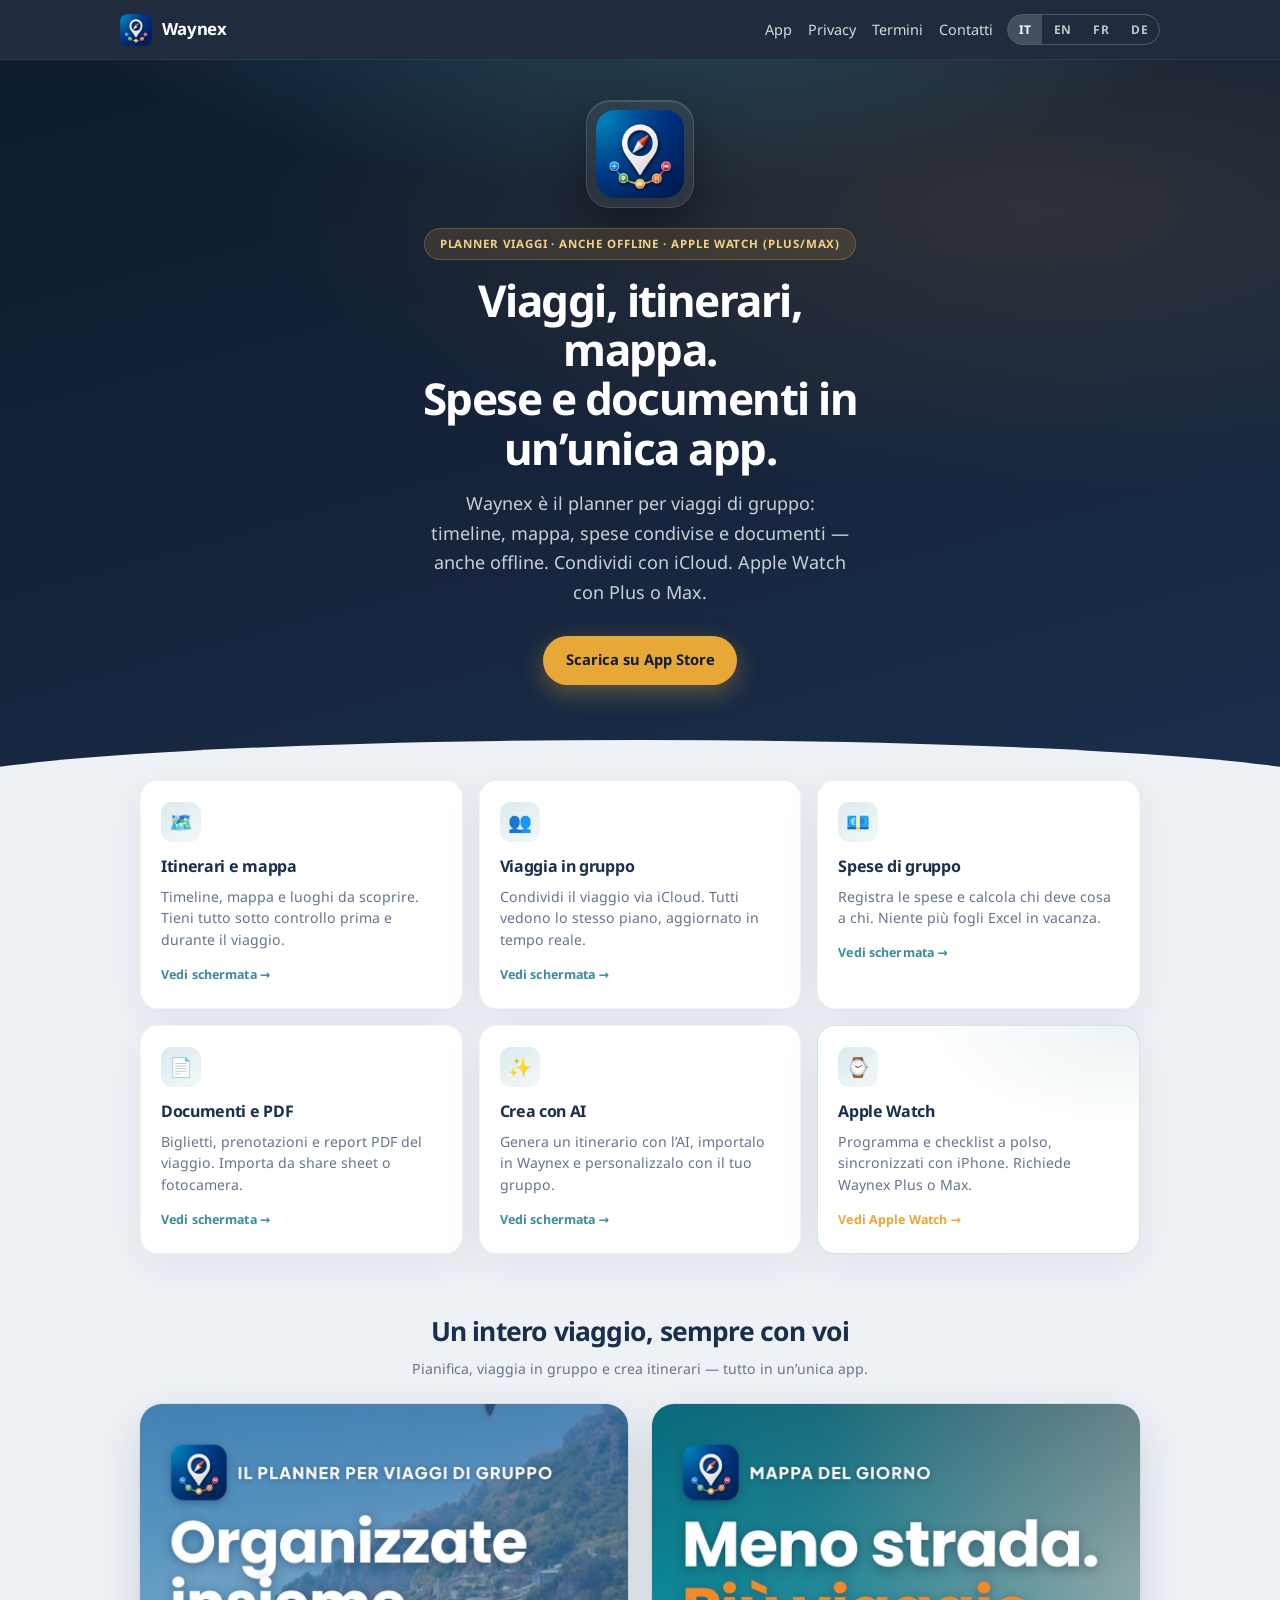
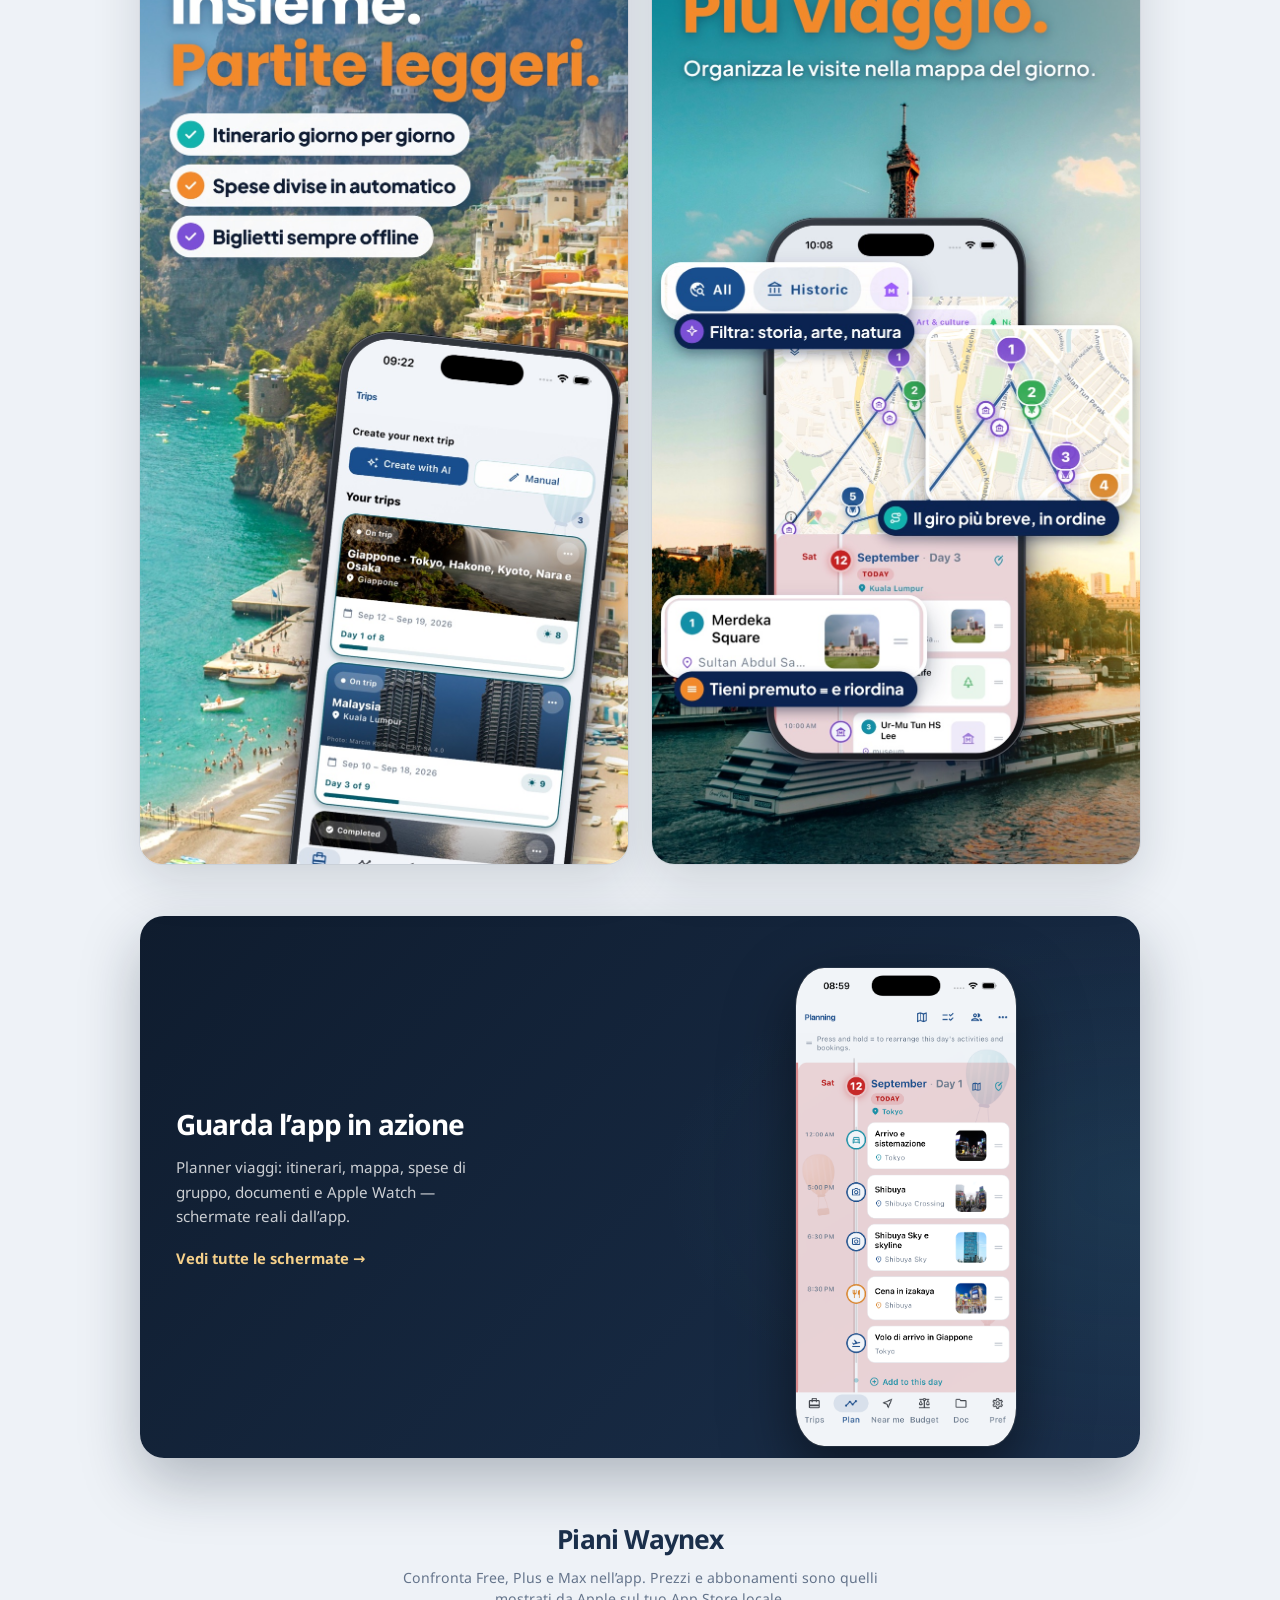
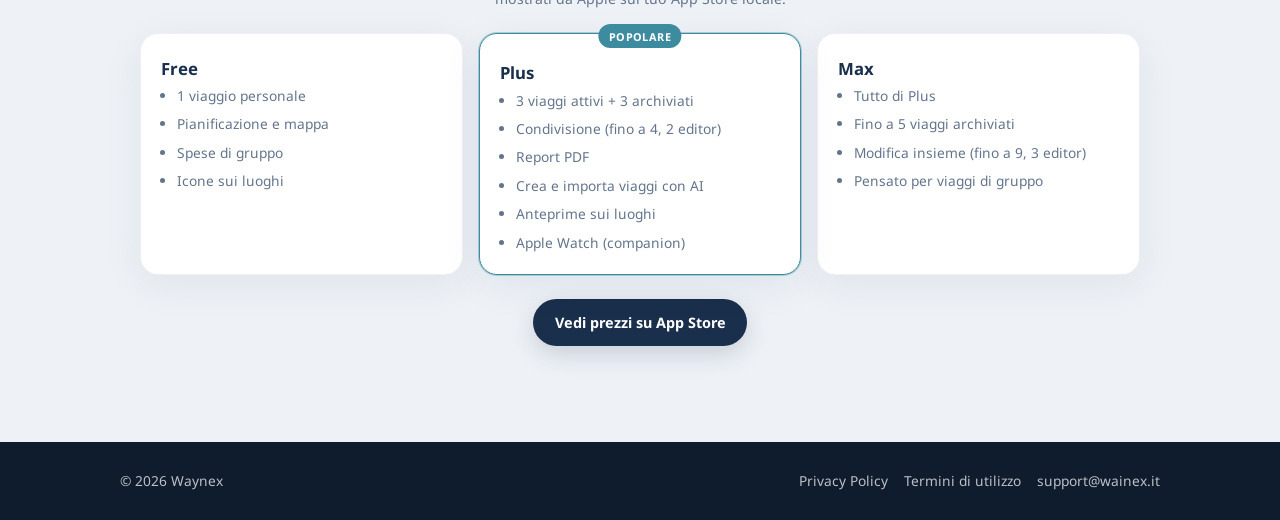
==== commit 75a34a1d: "Add French and German site, refresh home infographics. New /fr/ and /de/ pages, IT/EN/FR/DE language" ====
--- a/index.html
+++ b/index.html
@@ -3,16 +3,22 @@
 <head>
   <meta charset="UTF-8">
   <meta name="viewport" content="width=device-width, initial-scale=1">
-  <meta name="description" content="Planner viaggi di gruppo: itinerari, mappa, spese di gruppo e documenti in un’unica app — anche offline. Apple Watch con Plus o Max.">
+  <meta name="description" content="Planner viaggi di gruppo: itinerari, mappa, spese di gruppo e documenti in un’unica app — anche offline. Apple Watch con Plus o Max. Waynex su iPhone, iPad e Apple Watch.">
   <meta name="apple-itunes-app" content="app-id=6789250800">
   <title>Waynex — Planner viaggi: itinerari, mappa, spese e documenti</title>
+  <link rel="canonical" href="https://wainex.it/">
+  <link rel="alternate" hreflang="it" href="https://wainex.it/">
+  <link rel="alternate" hreflang="en" href="https://wainex.it/en/">
+  <link rel="alternate" hreflang="fr" href="https://wainex.it/fr/">
+  <link rel="alternate" hreflang="de" href="https://wainex.it/de/">
+  <link rel="alternate" hreflang="x-default" href="https://wainex.it/">
   <link rel="icon" href="/assets/app-icon.png" type="image/png">
   <link rel="apple-touch-icon" href="/assets/app-icon.png">
   <link rel="preconnect" href="https://fonts.googleapis.com">
   <link rel="preconnect" href="https://fonts.gstatic.com" crossorigin>
   <link href="https://fonts.googleapis.com/css2?family=Noto+Sans:wght@400;600;700&display=swap" rel="stylesheet">
-  <link rel="stylesheet" href="/styles.css?v=10">
-  <script defer src="/site.js?v=13"></script>
+  <link rel="stylesheet" href="/styles.css?v=11">
+  <script defer src="/site.js?v=15"></script>
 </head>
 <body>
   <header class="site-header">
@@ -33,6 +39,8 @@
         <div class="lang-switch" aria-label="Language">
           <a href="/" data-lang-btn="it" class="active">IT</a>
           <a href="/en/" data-lang-btn="en">EN</a>
+          <a href="/fr/" data-lang-btn="fr">FR</a>
+          <a href="/de/" data-lang-btn="de">DE</a>
         </div>
       </div>
     </div>
@@ -95,14 +103,14 @@
 
     <section class="section section-infographics" aria-label="Waynex in anteprima">
       <div class="section-header">
-        <h2>Un intero viaggio, sempre con voi</h2>
-        <p class="section-note">Pianifica, viaggia in gruppo e crea itinerari — tutto in un’unica app.</p>
+        <h2 data-i18n="infoTitle">Un intero viaggio, sempre con voi</h2>
+        <p class="section-note" data-i18n="infoNote">Pianifica, viaggia in gruppo e crea itinerari — tutto in un’unica app.</p>
       </div>
       <div class="infographic-pair">
         <figure class="infographic-card">
           <img
-            src="/assets/infographics/iphone-it-1.jpg?v=1"
-            alt="Waynex: pianifica il viaggio — timeline, mappa, checklist e documenti"
+            src="/assets/infographics/iphone-it-1.jpg?v=2"
+            alt="Waynex: organizzate insieme, partite leggeri — itinerario, spese e biglietti offline" data-i18n-alt="info1Alt"
             width="660"
             height="1434"
             loading="lazy"
@@ -111,8 +119,8 @@
         </figure>
         <figure class="infographic-card">
           <img
-            src="/assets/infographics/iphone-it-2.jpg?v=1"
-            alt="Waynex: viaggia in gruppo e crea itinerari con AI"
+            src="/assets/infographics/iphone-it-2.jpg?v=2"
+            alt="Waynex: mappa del giorno con tappe in ordine e percorso più breve" data-i18n-alt="info2Alt"
             width="660"
             height="1434"
             loading="lazy"
@@ -126,7 +134,7 @@
       <div class="teaser-card">
         <div class="teaser-copy">
           <h2 data-i18n="screenshotsTeaserTitle">Guarda l’app in azione</h2>
-          <p data-i18n="screenshotsTeaserBody">Schermate ad alta risoluzione: viaggi, timeline, spese, AI e Apple Watch.</p>
+          <p data-i18n="screenshotsTeaserBody">Planner viaggi: itinerari, mappa, spese di gruppo, documenti e Apple Watch — schermate reali dall’app.</p>
           <a class="teaser-link" data-link="screenshots" href="/screenshots/" data-i18n="screenshotsTeaserCta">Vedi tutte le schermate →</a>
         </div>
         <div class="teaser-phone" aria-hidden="true">
--- a/styles.css
+++ b/styles.css
@@ -513,6 +513,7 @@
 
 .teaser-copy h2 {
   margin: 0 0 0.5rem;
+  color: #fff;
   font-size: clamp(1.35rem, 3vw, 1.75rem);
   letter-spacing: -0.03em;
 }
